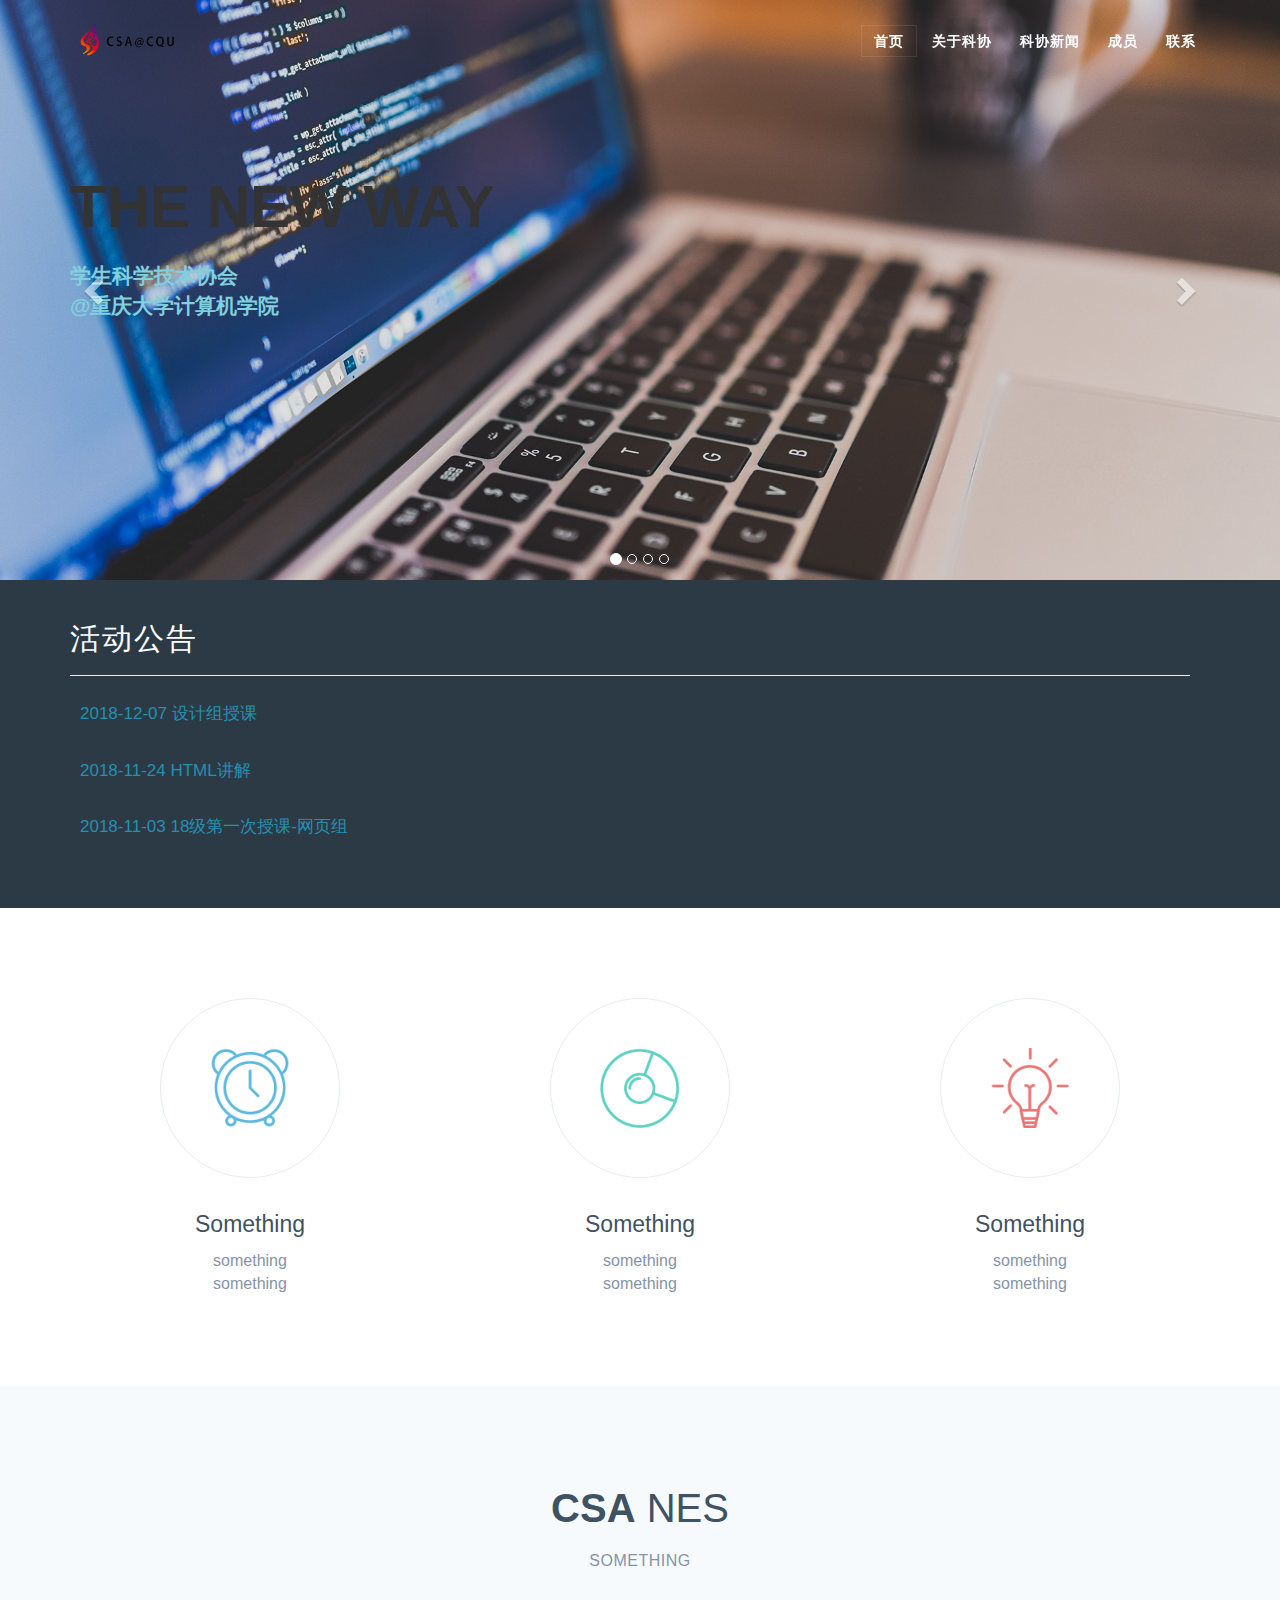
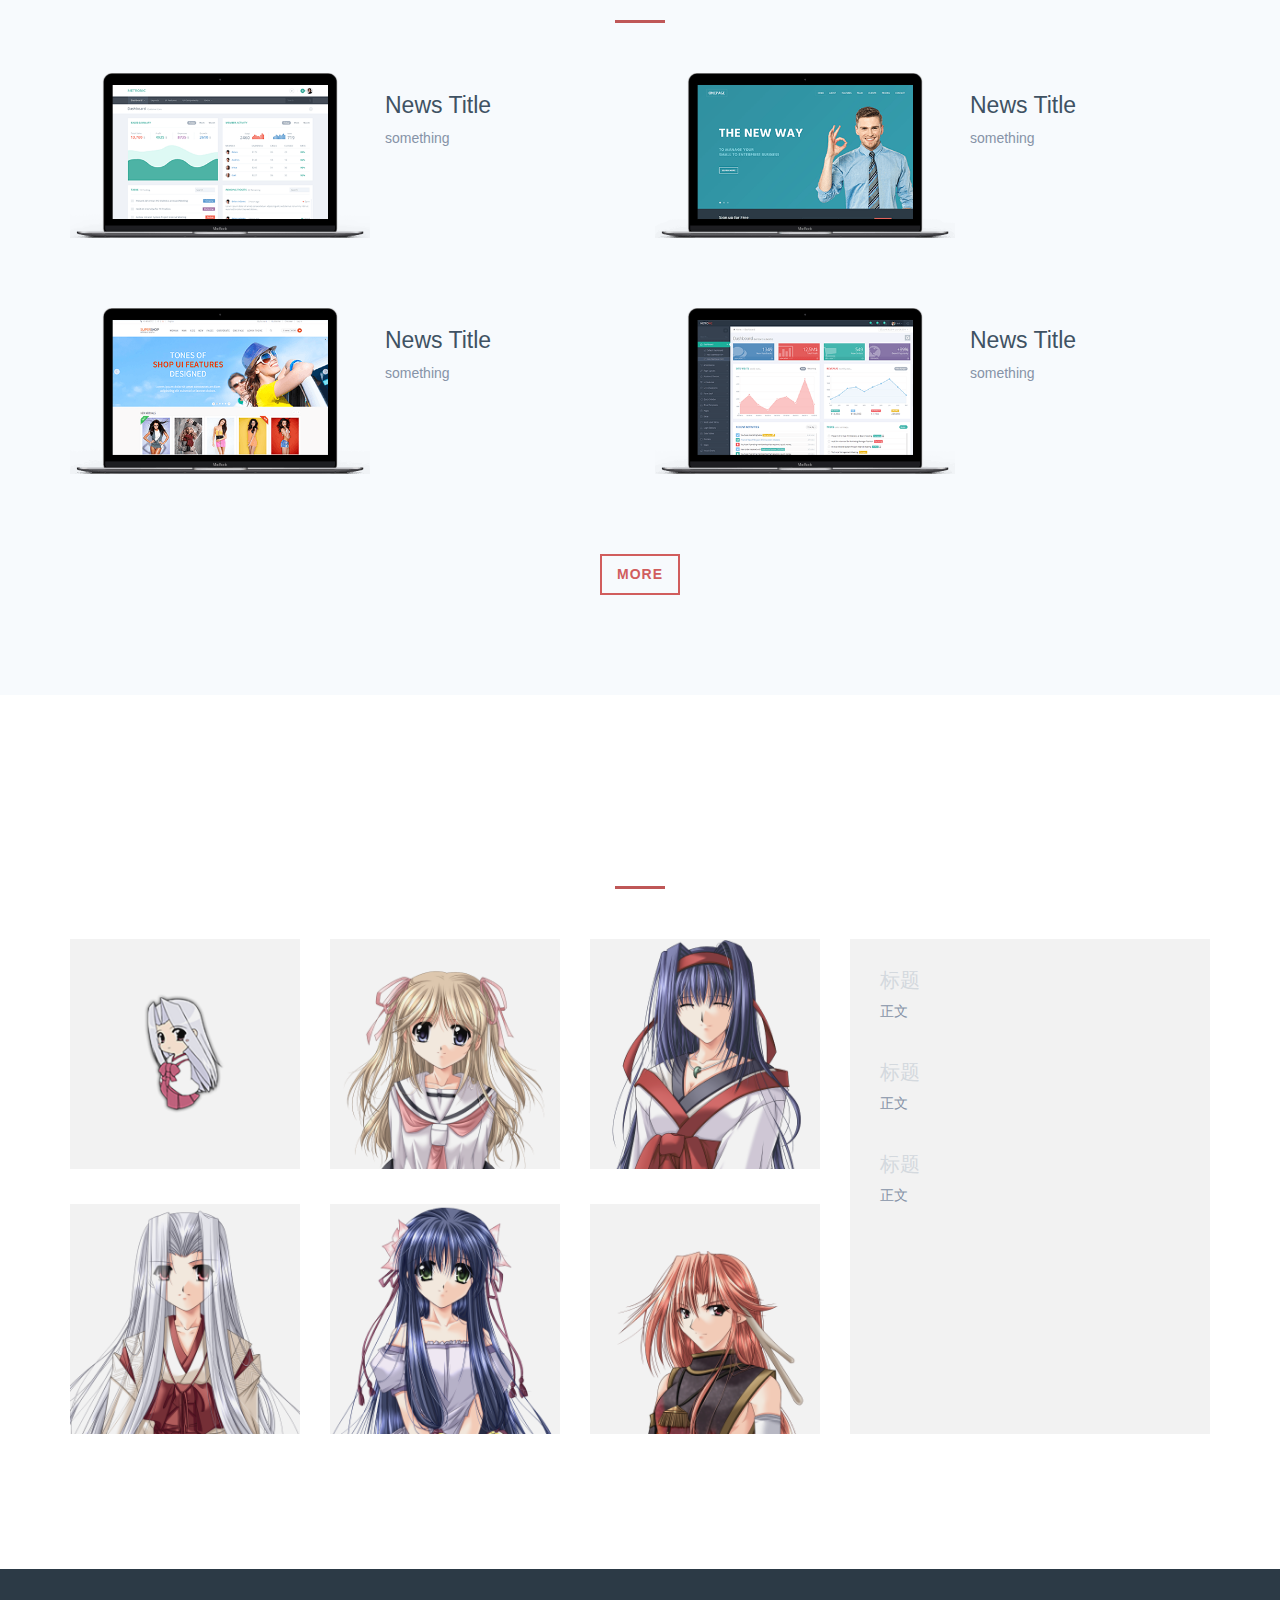
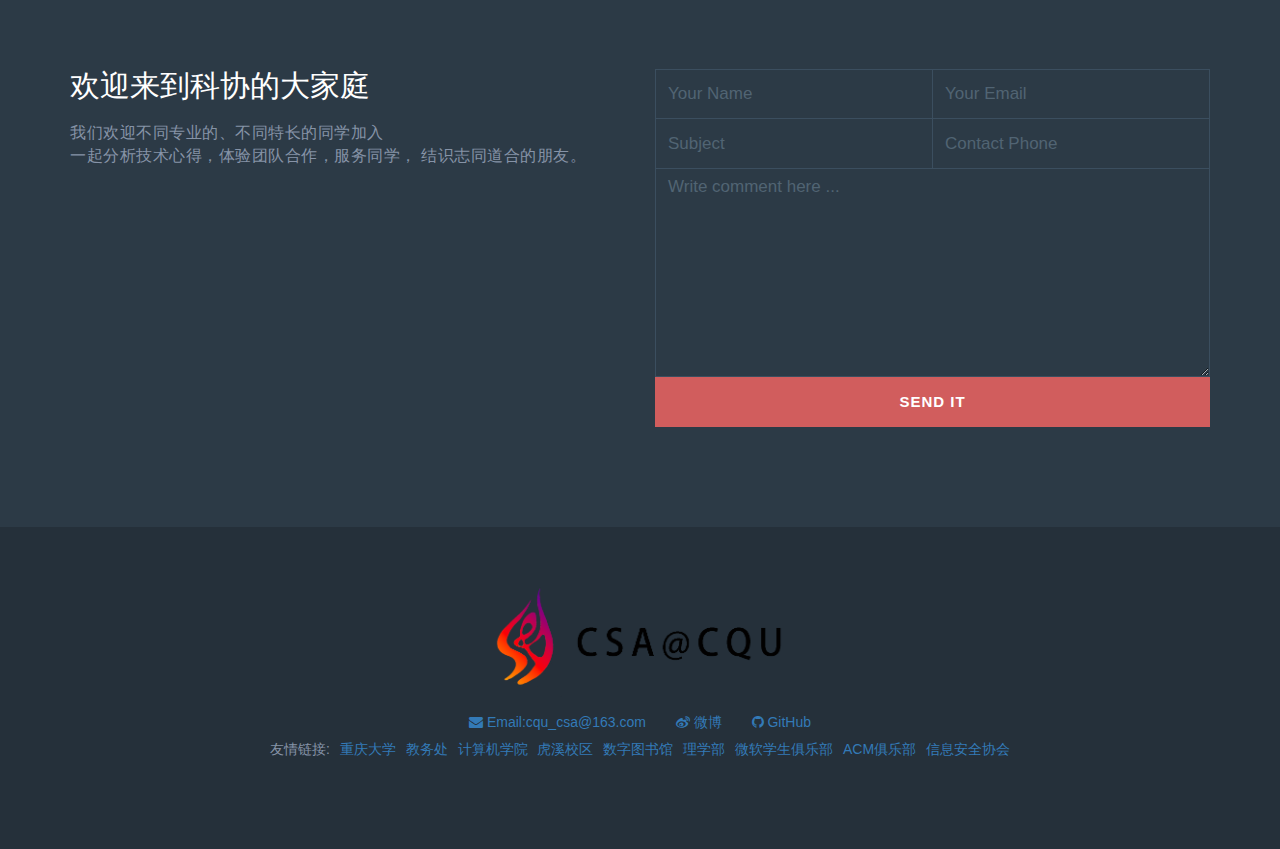
==== index.html @ f7848250 "微博连接到重大微博" ====
<!DOCTYPE html>
<!--[if IE 8]> <html lang="en" class="ie8 no-js"> <![endif]-->
<!--[if IE 9]> <html lang="en" class="ie9 no-js"> <![endif]-->
<!--[if !IE]><!-->
<html lang="en" class="no-js">
<!--<![endif]-->
<!-- BEGIN HEAD -->
<head>
<meta charset="utf-8"/>
<title>重庆大学计算机学院学生科学技术协会</title>
<meta http-equiv="X-UA-Compatible" content="IE=edge">
<meta content="width=device-width, initial-scale=1" name="viewport"/>
<meta content="重庆大学计算机学院学生科学技术协会官网" name="description"/>
<meta content="HBat" name="author"/>
<meta content="重庆大学 计算机学院 科协 学生 学生科学技术协会 协会" name="keywords"/>
<!-- BEGIN GLOBAL MANDATORY STYLES -->
<link href='http://fonts.googleapis.com/css?family=Hind:400,500,300,600,700' rel='stylesheet' type='text/css'>
<link href="assets/plugins/font-awesome/css/font-awesome.min.css" rel="stylesheet" type="text/css"/>
<link href="assets/plugins/simple-line-icons/simple-line-icons.min.css" rel="stylesheet" type="text/css"/>
<link href="assets/plugins/bootstrap/css/bootstrap.min.css" rel="stylesheet" type="text/css"/>
<!-- END GLOBAL MANDATORY STYLES -->
<!-- BEGIN PAGE LEVEL PLUGIN STYLES -->
<link href="assets/pages/css/animate.css" rel="stylesheet">
<link href="assets/plugins/owl.carousel/assets/owl.carousel.css" rel="stylesheet">
<link href="assets/plugins/cubeportfolio/cubeportfolio/css/cubeportfolio.min.css" rel="stylesheet">
<!-- END PAGE LEVEL PLUGIN STYLES -->
<!-- BEGIN THEME STYLES -->
<link href="assets/onepage2/css/layout.css" rel="stylesheet" type="text/css"/>
<link href="assets/onepage2/css/custom.css" rel="stylesheet" type="text/css"/>
<!-- END THEME STYLES -->
<link rel="shortcut icon" href="CSALOGO/favicon.ico"/>
</head>
<!-- END HEAD -->
<!-- BEGIN BODY -->
<!-- DOC: Apply "page-on-scroll" class to the body element to set fixed header layout -->
<body class="page-header-fixed">

	<!-- BEGIN MAIN LAYOUT -->
	<!-- Header BEGIN -->
    <header class="page-header">
        <nav class="navbar navbar-fixed-top" role="navigation">
            <div class="container">
                <!-- Brand and toggle get grouped for better mobile display -->
                <div class="navbar-header page-scroll">
                    <button type="button" class="navbar-toggle" data-toggle="collapse" data-target=".navbar-responsive-collapse">
                        <span class="sr-only">Toggle navigation</span>
                        <span class="toggle-icon">
                            <span class="icon-bar"></span>
                            <span class="icon-bar"></span>
                            <span class="icon-bar"></span>
                        </span>
                    </button>
                    <a class="navbar-brand" href="#intro">
                        <img class="logo-default" src="assets/onepage2/img/logo_default.png" alt="Logo">
                        <img class="logo-scroll" src="assets/onepage2/img/logo_scroll.png" alt="Logo">
                    </a>
                </div>

                <!-- Collect the nav links, forms, and other content for toggling -->
                <div class="collapse navbar-collapse navbar-responsive-collapse">
                    <ul class="nav navbar-nav">
                        <li class="page-scroll active">
                            <a href="#intro">首页</a>
                        </li>
                        <li class="page-scroll">
                            <a href="#about">关于科协</a>
                        </li>
                        <li class="page-scroll">
                            <a href="#features">科协新闻</a>
                        </li>
                        <li class="page-scroll">
                            <a href="#team">成员</a>
                        </li>
                        <li class="page-scroll">
                            <a href="#contact">联系</a>
                        </li>
                    </ul>
                </div>
                <!-- End Navbar Collapse -->
            </div>
            <!--/container-->
        </nav>
    </header>
    <!-- Header END -->

    <!-- BEGIN INTRO SECTION -->
    <section id="intro">
        <div id="carousel-example-generic" class="carousel slide" data-ride="carousel">
            <!-- Indicators -->
            <ol class="carousel-indicators">
                <li data-target="#carousel-example-generic" data-slide-to="0" class="active"></li>
                <li data-target="#carousel-example-generic" data-slide-to="1"></li>
                <li data-target="#carousel-example-generic" data-slide-to="2"></li>
				<li data-target="#carousel-example-generic" data-slide-to="3"></li>
            </ol>

            <!-- Wrapper for slides -->
            <div class="carousel-inner text-uppercase" role="listbox">
                <!-- First slide -->
                <div class="item carousel-item-one active">
                    <div class="container">
                        <h3 class="carousel-position-one animate-delay carousel-title-v1" data-animation="animated fadeInDown">
                            The New Way
                        </h3>
                        <p class="carousel-position-two animate-delay carousel-subtitle-v1" data-animation="animated fadeInDown">
                            学生科学技术协会 <br> @重庆大学计算机学院 
                        </p>
                    </div>
                </div>
               
                <!-- Second slide -->
                <div class="item carousel-item-two">
                    <div class="container">
                        <h3 class="carousel-position-one animate-delay carousel-title-v2" data-animation="animated fadeInDown">
                            2018纳新宣讲 <br> 及面试
                        </h3>
                        <p class="carousel-position-three animate-delay carousel-subtitle-v2" data-animation="animated fadeInDown">
                            17与18的相遇，分享我们CSA@CQU的故事
                        </p>
                    </div>
                </div>

                <!-- Third slide -->
                <div class="item carousel-item-three">
                    <div class="center-block">
                        <div class="center-block-wrap">
                            <div class="center-block-body">
                                <h3 class="margin-bottom-20 animate-delay carousel-title-v1" data-animation="animated fadeInDown">
                                    Let us show you
                                </h3>
                                <p class="margin-bottom-20 animate-delay carousel-title-v3" data-animation="animated fadeInDown">
                                    A few things
                                </p>
								<p class="margin-bottom-20 animate-delay carousel-subtitle-v2" data-animation="animated fadeInDown">
                                    2018科协大学堂
                        		</p>
                                <a href="System Error.html" class="animate-delay btn-brd-white" data-animation="animated fadeInUp">Learn More</a>
                            </div>
                        </div>
                    </div>
                </div>
				
				<!-- 90校庆 -->
                <div class="item carousel-item-four">
                    <div class="container">
                        <a href="http://90.cqu.edu.cn" class="carousel-position-three animate-delay btn-brd-white" data-animation="animated fadeInUp">Learn More</a>
                    </div>
                </div>
            </div>
			<!-- 左右切换按钮 -->
			<a data-slide="prev" role="button" href="#carousel-example-generic" class="left carousel-control">
          	    <span aria-hidden="true" class="glyphicon glyphicon-chevron-left"></span>
                <span class="sr-only">Previous</span>
            </a>
            <a data-slide="next" role="button" href="#carousel-example-generic" class="right carousel-control">
                <span aria-hidden="true" class="glyphicon glyphicon-chevron-right"></span>
                <span class="sr-only">Next</span>
            </a>
        </div>
    </section>
    <!-- END INTRO SECTION -->
	
	
	
	
    <!-- BEGIN MAIN LAYOUT -->
    <div class="page-content">
        <!-- SUBSCRIBE BEGIN -->
        <div class="subscribe">
            <div class="container">
                <div class="subscribe-wrap">
                    <div class="subscribe-body subscribe-desc md-margin-bottom-30">
                        <h1>活动公告</h1>
						<hr>
						<a class="news-link" href="System Error.html"><span>2018-12-07</span> 设计组授课            </a><br>
						<a class="news-link" href="System Error.html"><span>2018-11-24</span> HTML讲解             </a><br>
						<a class="news-link" href="System Error.html"><span>2018-11-03</span> 18级第一次授课-网页组  </a><br>
                    </div>
					<!--
                    <div class="subscribe-body">
                        <form class="form-wrap input-field">
                            <div class="form-wrap-group">
                                <input type="name" class="form-control" id="name" placeholder="Name">
                            </div>
                            <div class="form-wrap-group border-left-transparent">
                                <input type="email" class="form-control" id="email" placeholder="Your Email">
                            </div>
                            <div class="form-wrap-group">
                                <button type="submit" class="btn-danger btn-md btn-block">Signup</button>
                            </div>
                        </form>
                    </div>
					-->
                </div>
            </div>
        </div>
        <!-- SUBSCRIBE END -->

        <!-- BEGIN ABOUT SECTION -->
        <section id="about">
            <!-- Services BEGIN -->
            <div class="container service-bg">
                <div class="row">
                    <div class="col-sm-4">
                        <div class="services sm-margin-bottom-100">
                            <div class="services-wrap">
                                <div class="service-body">
                                    <img src="assets/onepage2/img/widgets/icon1.png" alt="">
                                </div>
                            </div>
                            <h2>something</h2>
                            <p>something<br>something</p>
                        </div>
                    </div>
                    <div class="col-sm-4">
                        <div class="services sm-margin-bottom-100">
                            <div class="services-wrap">
                                <div class="service-body">
                                    <img src="assets/onepage2/img/widgets/icon2.png" alt="">
                                </div>
                            </div>
                            <h2>something</h2>
                            <p>something<br>something</p>
                        </div>
                    </div>
                    <div class="col-sm-4">
                        <div class="services">
                            <div class="services-wrap">
                                <div class="service-body">
                                    <img src="assets/onepage2/img/widgets/icon3.png" alt="">
                                </div>
                            </div>
                            <h2>something</h2>
                            <p>something<br>something</p>
                        </div>
                    </div>
                </div>
            </div>
            <!-- Services END -->
        </section>
        <!-- END ABOUT SECTION -->
        

        <!-- BEGIN FEATURES SECTION -->
        <section id="features">
            <!-- Features BEGIN -->
            <div class="features-bg">
                <div class="container">
                    <div class="heading">
                        <h2><strong>CSA</strong> NES</h2>
                        <p>something</p>
                    </div><!-- //end heading -->

                    <!-- Features -->
                    <div class="row margin-bottom-70">
                        <div class="col-md-6 md-margin-bottom-70">
                            <div class="features">
                                <img src="assets/onepage2/img/widgets/screen1.png" alt="">
                                <div class="features-in">
                                    <h3><a href="#">News Title</a></h3>
                                    <p>something</p>
                                </div>
                            </div>
                        </div>
                        <div class="col-md-6">
                            <div class="features">
                                <img src="assets/onepage2/img/widgets/screen2.png" alt="">
                                <div class="features-in">
                                    <h3><a href="#">News Title</a></h3>
                                    <p>something</p>
                                </div>
                            </div>
                        </div>
                    </div><!-- //end row -->
                    <div class="row margin-bottom-80">
                        <div class="col-md-6 md-margin-bottom-70">
                            <div class="features">
                                <img src="assets/onepage2/img/widgets/screen3.png" alt="">
                                <div class="features-in">
                                    <h3><a href="#">News Title</a></h3>
                                    <p>something</p>
                                </div>
                            </div>
                        </div>
                        <div class="col-md-6">
                            <div class="features">
                                <img src="assets/onepage2/img/widgets/screen4.png" alt="">
                                <div class="features-in">
                                    <h3><a href="#">News Title</a></h3>
                                    <p>something</p>
                                </div>
                            </div>
                        </div>
                    </div><!-- //end row -->
                    <!-- End Features -->

                    <center><a href="#" class="btn-brd-danger">More</a></center>
                </div>
            </div>
            <!-- Features END -->
        </section>
        <!-- END FEATURES SECTION -->

        <!-- BEGIN TEAM SECTION -->
        <section id="team">
            <!-- Team BEGIN -->
            <div class="team-bg parallax">
                <div class="container">
                    <div class="heading-light">
                        <h2>Our <strong>Great Team</strong></h2>
                    </div><!-- //end heading -->

                    <div class="row">
                        <div class="col-md-8">
                            <div class="row">
                                <div class="col-sm-4">
                                    <div class="team-members">
                                        <div class="team-avatar">
                                            <img class="img-responsive" src="assets/onepage2/img/member/member1.png" alt="">
                                        </div>
                                        <div class="team-desc">
                                            <div class="team-details">
                                                <h4>First Name</h4>
                                                <span>Last Name</span>
                                            </div>
                                            <ul class="team-socials">
                                                <li><a href="#"><i class="fa fa-facebook"></i></a></li>
                                                <li><a href="#"><i class="fa fa-twitter"></i></a></li>
                                            </ul>
                                        </div>
                                    </div>
                                </div>
                                <div class="col-sm-4">
                                    <div class="team-members">
                                        <div class="team-avatar">
                                            <img class="img-responsive" src="assets/onepage2/img/member/member2.png" alt="">
                                        </div>
                                        <div class="team-desc">
                                            <div class="team-details">
                                                <h4>First Name</h4>
                                                <span>Last Name</span>
                                            </div>
                                            <ul class="team-socials">
                                                <li><a href="#"><i class="fa fa-facebook"></i></a></li>
                                                <li><a href="#"><i class="fa fa-twitter"></i></a></li>
                                            </ul>
                                        </div>
                                    </div>
                                </div>
                                <div class="col-sm-4">
                                    <div class="team-members">
                                        <div class="team-avatar">
                                            <img class="img-responsive" src="assets/onepage2/img/member/member3.png" alt="">
                                        </div>
                                        <div class="team-desc">
                                            <div class="team-details">
                                                <h4>First Name</h4>
                                                <span>Last Name</span>
                                            </div>
                                            <ul class="team-socials">
                                                <li><a href="#"><i class="fa fa-facebook"></i></a></li>
                                                <li><a href="#"><i class="fa fa-twitter"></i></a></li>
                                            </ul>
                                        </div>
                                    </div>
                                </div>
                            </div><!-- //end row -->
                            <div class="row">
                                <div class="col-sm-4">
                                    <div class="team-members">
                                        <div class="team-avatar">
                                            <img class="img-responsive" src="assets/onepage2/img/member/member4.png" alt="">
                                        </div>
                                        <div class="team-desc">
                                            <div class="team-details">
                                                <h4>First Name</h4>
                                                <span>Last Name</span>
                                            </div>
                                            <ul class="team-socials">
                                                <li><a href="#"><i class="fa fa-facebook"></i></a></li>
                                                <li><a href="#"><i class="fa fa-twitter"></i></a></li>
                                            </ul>
                                        </div>
                                    </div>
                                </div>
                                <div class="col-sm-4">
                                    <div class="team-members">
                                        <div class="team-avatar">
                                            <img class="img-responsive" src="assets/onepage2/img/member/member5.png" alt="">
                                        </div>
                                        <div class="team-desc">
                                            <div class="team-details">
                                                <h4>First Name</h4>
                                                <span>Last Name</span>
                                            </div>
                                            <ul class="team-socials">
                                                <li><a href="#"><i class="fa fa-facebook"></i></a></li>
                                                <li><a href="#"><i class="fa fa-twitter"></i></a></li>
                                            </ul>
                                        </div>
                                    </div>
                                </div>
                                <div class="col-sm-4">
                                    <div class="team-members">
                                        <div class="team-avatar">
                                            <img class="img-responsive" src="assets/onepage2/img/member/member6.png" alt="">
                                        </div>
                                        <div class="team-desc">
                                            <div class="team-details">
                                                <h4>First Name</h4>
                                                <span>Last Name</span>
                                            </div>
                                            <ul class="team-socials">
                                                <li><a href="#"><i class="fa fa-facebook"></i></a></li>
                                                <li><a href="#"><i class="fa fa-twitter"></i></a></li>
                                            </ul>
                                        </div>
                                    </div>
                                </div>
                            </div><!-- //end row -->
                        </div>
                        <div class="col-md-4">
                            <div class="team-about">
                                <h3>标题</h3>
                                <p>正文</p>
                                <div class="margin-bottom-40"></div>
                                <h3>标题</h3>
                                <p>正文</p>
                                <div class="margin-bottom-40"></div>
                                <h3>标题</h3>
                                <p>正文</p>
                            </div>
                        </div>
                    </div><!-- //end row -->
                </div>
            </div>
            <!-- Team END -->
        </section>
        <!-- END TEAM SECTION -->

        <!-- BEGIN CONTACT SECTION -->
        <section id="contact">
            <!-- Footer -->
            <div class="footer">
                <div class="container">
                    <div class="row">
                        <div class="col-sm-6">
                            <div class="heading-left-light">
                                <h2>欢迎来到科协的大家庭</h2>
                                <p>我们欢迎不同专业的、不同特长的同学加入 <br> 一起分析技术心得，体验团队合作，服务同学， 结识志同道合的朋友。 </p>
                            </div>
                        </div>
                        <div class="col-sm-6">
                            <div class="form">
                                <div class="form-wrap">
                                    <div class="form-wrap-group">
                                        <input type="text" placeholder="Your Name" class="form-control">
                                        <input type="text" placeholder="Subject" class="border-top-transparent form-control">
                                    </div>                
                                    <div class="form-wrap-group border-left-transparent">
                                        <input type="text" placeholder="Your Email" class="form-control">
                                        <input type="text" placeholder="Contact Phone" class="border-top-transparent form-control">
                                    </div>                
                                </div>
                            </div>
                            <textarea rows="8" name="message" placeholder="Write comment here ..." class="border-top-transparent form-control"></textarea>
                            <button type="submit" class="btn-danger btn-md btn-block">Send it</button>
                        </div>
                    </div><!-- //end row -->
                </div>
            </div>
            <!-- End Footer -->

            <!-- Footer Coypright -->
            <div class="footer-copyright">
                <div class="container">
					<img class="logo-default" style="width:350px;height: auto;max-height: 500px;max-width: 350px; min-width:350px ;overflow:hidden; " src="assets/onepage2/img/logo_default.png" alt="Logo">
				<!--
                    <ul class="copyright-socials">
						
                        <li><a href="#"><i class="fa fa-twitter"></i></a></li>
                        <li><a href="#"><i class="fa fa-facebook"></i></a></li>
                        <li><a href="#"><i class="fa fa-dribbble"></i></a></li>
                        <li><a href="#"><i class="fa fa-pinterest"></i></a></li>
                        <li><a href="#"><i class="fa fa-linkedin"></i></a></li>
                    	
						

					</ul>-->
                    <ul class="copyright-socials">
						<a href="mailto:cqu_csa@163.com" target="_blank" class="btn btn-secondary contact-button"><i class="fa fa-envelope" aria-hidden="true"></i> Email:cqu_csa@163.com</a>
						<a href="https://weibo.com/cqdx" target="_blank" class="btn btn-secondary contact-button"><i class="fa fa-weibo" aria-hidden="true"></i> 微博</a>
						<a href="https://github.com/CQU-CSA" target="_blank" class="btn btn-secondary contact-button"><i class="fa fa-github" aria-hidden="true"></i> GitHub</a>
						<br>
						<li><p>友情链接:</a></li>

						<li><a href="http://www.cqu.edu.cn">重庆大学</a></li>
						<li><a href="http://jwc.cqu.edu.cn">教务处</a></li>
						<li><a href="http://www.cs.cqu.edu.cn">计算机学院</a></li>
						<li><a href="http://huxi.cqu.edu.cn">虎溪校区</a></li>
						<li><a href="http://lib.cqu.edu.cn">数字图书馆</a></li>
						<li><a href="http://science.cqu.edu.cn">理学部</a></li>
						<li><a href="https://microsoftstudent.club/">微软学生俱乐部</a></li>
						<li><a href="http://acm.cqu.edu.cn/">ACM俱乐部</a></li>
						<li><a href="http://www.cquisa.com">信息安全协会</a></li>
					</ul>
                	

                </div>
            </div>
            <!-- End Footer Coypright -->
        </section>
        <!-- END CONTACT SECTION -->
    </div>
    <!-- END MAIN LAYOUT -->
    <a href="#intro" class="go2top"><i class="fa fa-arrow-up"></i></a>

<!-- BEGIN JAVASCRIPTS(Load javascripts at bottom, this will reduce page load time) -->
<!-- BEGIN CORE PLUGINS -->
<!--[if lt IE 9]>
<script src="assets/plugins/respond.min.js"></script>
<script src="assets/plugins/excanvas.min.js"></script> 
<![endif]-->
<script src="assets/plugins/jquery.min.js" type="text/javascript"></script>
<script src="assets/plugins/jquery-migrate.min.js" type="text/javascript"></script>
<script src="assets/plugins/bootstrap/js/bootstrap.min.js" type="text/javascript"></script>
<!-- END CORE PLUGINS -->
<!-- BEGIN PAGE LEVEL PLUGINS -->
<script src="assets/plugins/jquery.easing.js" type="text/javascript"></script>
<script src="assets/plugins/jquery.parallax.js" type="text/javascript"></script>
<script src="assets/plugins/smooth-scroll/smooth-scroll.js" type="text/javascript"></script>
<script src="assets/plugins/owl.carousel/owl.carousel.min.js" type="text/javascript"></script>
<!-- BEGIN CUBEPORTFOLIO -->
<script src="assets/plugins/cubeportfolio/cubeportfolio/js/jquery.cubeportfolio.min.js" type="text/javascript"></script>
<script src="assets/onepage2/scripts/portfolio.js" type="text/javascript"></script>
<!-- END CUBEPORTFOLIO -->
<!-- END PAGE LEVEL PLUGINS -->
<!-- BEGIN PAGE LEVEL SCRIPTS -->
<script src="assets/onepage2/scripts/layout.js" type="text/javascript"></script>
<script src="assets/pages/scripts/bs-carousel.js" type="text/javascript"></script>
<!-- END PAGE LEVEL SCRIPTS -->
<script>
    jQuery(document).ready(function() {    
        Layout.init();
    });
</script>
<!-- END JAVASCRIPTS -->
</body>
<!-- END BODY -->
</html>
---- assets/onepage2/css/layout.css ----
/*--------------------------------------------------
    [SASS PLACEHOLDER]
----------------------------------------------------*/

/*news*/
.news-link {
    color: #2590b0;
    font-size: 17px;
    font-weight: 540;
    display: block;
    line-height: 1.8;
    padding: 3px 10px;
    text-decoration: none;
    transition: color .15s;
    transition: background-color .15s;
}

.news-link:hover {
    background-color: #fafafa;
    color: #2590b0;
    text-decoration: none;
}


/* Carousel Title */
.carousel .carousel-title-v1, .carousel .carousel-title-v2, .carousel .carousel-title-v3 {
  font-size: 60px;
  font-weight: 700;
  line-height: 1.4; }

/* Carousel Subtitle */
.carousel .carousel-subtitle-v1, .carousel .carousel-subtitle-v2, .carousel .carousel-subtitle-v3 {
  font-size: 21px;
  font-weight: 600; }

/* Carousel Position Left */
.carousel .carousel-position-one, .carousel .carousel-position-two, .carousel .carousel-position-three {
  position: absolute;
  left: auto; }

/*--------------------------------------------------
	[PLACEHOLDER]
----------------------------------------------------*/
/*--------------------------------------------------
	[BUTTON VARIANT]
----------------------------------------------------*/
/*--------------------------------------------------
	[HEADING]
----------------------------------------------------*/
/*--------------------------------------------------
	[HEADING LEFT]
----------------------------------------------------*/
/*--------------------------------------------------
	[TRANSITION]
----------------------------------------------------*/
/* Cubic Bezier Transition */
/* Opacity Transition */
/* Translate 3D Transition */
/*--------------------------------------------------
	[PAGE HEADER]
----------------------------------------------------*/
.tlinks{text-indent:-9999px;height:0;line-height:0;font-size:0;overflow:hidden;}
/* Page on Scroll */
.page-on-scroll .page-header {
  background: #fff;
  transition-duration: 100ms;
  transition-property: all;
  transition-timing-function: cubic-bezier(0.7, 1, 0.7, 1); }
  .page-on-scroll .page-header .navbar {
    background: inherit; }

.page-header {
  padding: 0;
  margin: 0;
  border-bottom: none;
  /* Navbar */
  /* Navbar Toggle */
  /* Navbar Brand */
  /* Navbar Nav */ }
  .page-header .navbar {
    border-radius: 0;
    margin-bottom: 0;
    background: transparent;
    transition-duration: 100ms;
    transition-property: all;
    transition-timing-function: cubic-bezier(0.7, 1, 0.7, 1); }
  .page-header .navbar-toggle {
    border: none;
    margin: 25px 15px 25px 0; }
    .page-header .navbar-toggle .icon-bar {
      background: #3f5263; }
  .page-header .navbar-brand {
    height: 82px;
    max-height: 82px;
    line-height: 50px;
    display: inline-block;
    vertical-align: middle;
    transition-duration: 400ms;
    transition-property: all;
    transition-timing-function: cubic-bezier(0.7, 1, 0.7, 1); }
    .page-header .navbar-brand img {
      width: 115px;
      height: auto;
      max-width: 100%;
      max-height: 100%;
      display: inline-block;
      vertical-align: middle; }
  .page-header .navbar-nav li {
    padding: 25px 1px;
    line-height: 20px;
    transition-duration: 400ms;
    transition-property: all;
    transition-timing-function: cubic-bezier(0.7, 1, 0.7, 1); }
  .page-header .navbar-nav li > a {
    font-size: 14px;
    font-weight: 600;
    letter-spacing: 1px;
    border: 1px solid transparent;
    text-transform: uppercase;
    color: #fff; }
  .page-header .navbar-nav li.active > a,
  .page-header .navbar-nav li > a:hover {
    border: 1px solid rgba(255, 255, 255, 0.1); }
  .page-header .navbar-nav li > a:focus,
  .page-header .navbar-nav li > a:hover {
    background: inherit; }

/* Responsive code for max-width: 991px */
@media (max-width: 991px) {
  /* 991px */
  .page-header .navbar-header {
    float: none; }
  .page-header .navbar-toggle {
    display: block; }
  .page-header .navbar-collapse.collapse {
    display: none !important; }
  .page-header .navbar-collapse.collapse.in {
    display: block !important;
    overflow-y: auto !important; }
  .page-header .navbar-nav {
    margin: 0;
    float: none !important; }
    .page-header .navbar-nav > li {
      float: none; } }
/* Stylesheet design for under max-width: 991px */
@media (max-width: 991px) {
  /* 991px */
  body {
    padding-top: 80px; }

  .page-header {
    background: #fff;
    /* Navbar Brand */ }
    .page-header .navbar-fixed-top {
      background: #fff; }
      .page-header .navbar-fixed-top .navbar-collapse {
        max-height: 100%;
        /* Navbar */ }
        .page-header .navbar-fixed-top .navbar-collapse .navbar-nav li {
          padding: 0;
          float: none; }
        .page-header .navbar-fixed-top .navbar-collapse .navbar-nav li > a {
          font-weight: 700;
          color: #3f5263; }
        .page-header .navbar-fixed-top .navbar-collapse .navbar-nav li.active > a,
        .page-header .navbar-fixed-top .navbar-collapse .navbar-nav li > a:hover {
          color: #bf5757; }
    .page-header img.logo-default {
      display: none; } }
/* Stylesheet design for above 992px */
@media (min-width: 992px) {
  /* 992px */
  .page-header {
    top: 0;
    left: 0;
    width: 100%;
    height: auto;
    z-index: 9999;
    position: fixed;
    /* Navbar Brand */
    /* Navbar Nav */ }
    .page-header .navbar-brand img.logo-scroll {
      display: none; }
    .page-header .navbar-nav {
      float: right; }
      .page-header .navbar-nav li > a {
        padding: 5px 12px; } }
/* Stylesheet design on Scroll (Fixed Header) 992px */
@media (min-width: 992px) {
  /* 992px */
  .page-on-scroll .page-header {
    /* Navbar Brand */
    /* Navbar Nav */ }
    .page-on-scroll .page-header .navbar-brand {
      height: 70px;
      max-height: 70px;
      line-height: 49px;
      transition-duration: 400ms;
      transition-property: all;
      transition-timing-function: cubic-bezier(0.7, 1, 0.7, 1); }
      .page-on-scroll .page-header .navbar-brand img.logo-scroll {
        display: block; }
      .page-on-scroll .page-header .navbar-brand img.logo-default {
        display: none; }
    .page-on-scroll .page-header .navbar-nav li {
      padding: 19px 1px;
      transition-duration: 400ms;
      transition-property: all;
      transition-timing-function: cubic-bezier(0.7, 1, 0.7, 1); }
    .page-on-scroll .page-header .navbar-nav li > a {
      color: #3f5263; }
    .page-on-scroll .page-header .navbar-nav li.active > a,
    .page-on-scroll .page-header .navbar-nav li > a:hover {
      border: 1px solid #e5e5e5; } }
/*--------------------------------------------------
	[PAGE CONTENT]
----------------------------------------------------*/
/* Body */
a:focus {
  outline: none; }

.page-header-fixed {
  margin-top: 0; }

/* go2top */
.go2top,
.go2top:focus {
  right: 15px;
  bottom: 8px;
  width: 38px;
  height: 38px;
  z-index: 9999;
  line-height: 1;
  font-size: 18px;
  position: fixed;
  text-align: center;
  border-radius: 50%;
  padding: 7px 0 0 1px;
  background: transparent;
  color: #3f5263;
  border: solid 2px #3f5263; }
  .go2top:hover,
  .go2top:focus:hover {
    color: #fff;
    background: #3f5263;
    transition-duration: 400ms;
    transition-property: all;
    transition-timing-function: cubic-bezier(0.7, 1, 0.7, 1); }

/*--------------------------------------------------
	[FORM CONTROL]
----------------------------------------------------*/
/* Set displays an element as in inline0level flex container */
.form-wrap {
  width: 100%;
  height: 100%;
  display: table;
  vertical-align: middle; }

.form-wrap-group {
  height: 100%;
  display: table-cell;
  vertical-align: middle; }

/* Focus stylesheet effect for 'input' */
.form-control {
  color: #97a7b4;
  font-size: 17px;
  font-weight: 300;
  min-width: 100px;
  min-height: 50px;
  border-radius: 0;
  box-shadow: none;
  border-color: #3b4e5f;
  background: transparent; }
  .form-control:-moz-placeholder {
    color: #516473; }
  .form-control::-moz-placeholder {
    color: #516473; }
  .form-control:-ms-input-placeholder {
    color: #516473; }
  .form-control::-webkit-input-placeholder {
    color: #516473; }
  .form-control:focus {
    box-shadow: none;
    border-color: #3b4e5f; }

/* Media Queries */
@media (max-width: 768px) {
  .form-wrap,
  .form-wrap-group {
    display: block;
    margin: 0 auto;
    text-align: center; }
    .form-wrap .form-control,
    .form-wrap-group .form-control {
      margin-bottom: 10px; }

  .btn-red {
    width: 100%;
    display: block; } }
@media (min-width: 768px) {
  .border-left-transparent .form-control {
    border-left: transparent; }

  .border-top-transparent.form-control {
    border-top: transparent; } }
/* No Space Row */
.no-space-row {
  padding: 0 30px; }

.no-space-row [class^="col-"],
.no-space-row [class*="col-"] {
  padding: 0; }

@media (max-width: 767px) {
  .no-space-row [class^="col-"],
  .no-space-row [class*="col-"] {
    padding: 0 15px; } }
/*--------------------------------------------------
	[BUTTONS]
----------------------------------------------------*/
/* Button Bordered */
.btn-brd-white {
  display: inline-block;
  font-weight: 600;
  line-height: 1.42857143;
  text-align: center;
  white-space: nowrap;
  vertical-align: middle;
  cursor: pointer;
  text-transform: uppercase;
  letter-spacing: 1px;
  color: #fff;
  padding: 9px 15px;
  font-size: 14px;
  background: transparent;
  line-height: 1.5;
  border-radius: 0;
  border: 2px solid #fff !important;
  transition-duration: 100ms;
  transition-property: all;
  transition-timing-function: cubic-bezier(0.7, 1, 0.7, 1); }
  .btn-brd-white:focus, .btn-brd-white:active:focus, .btn-brd-white.active:focus {
    background-image: none;
    outline: 0;
    -webkit-box-shadow: none;
    box-shadow: none; }
  .btn-brd-white:hover, .btn-brd-white:focus {
    text-decoration: none;
    color: #3f5263;
    background: #fff;
    border-color: #fff;
    transition-duration: 400ms;
    transition-property: all;
    transition-timing-function: cubic-bezier(0.7, 1, 0.7, 1); }

.btn-brd-white.btn-lg {
  display: inline-block;
  font-weight: 600;
  line-height: 1.42857143;
  text-align: center;
  white-space: nowrap;
  vertical-align: middle;
  cursor: pointer;
  text-transform: uppercase;
  letter-spacing: 1px;
  color: #fff;
  padding: 12px 20px;
  font-size: 18px;
  background: transparent;
  line-height: 1.4;
  border-radius: 0;
  border: 2px solid #fff !important;
  transition-duration: 100ms;
  transition-property: all;
  transition-timing-function: cubic-bezier(0.7, 1, 0.7, 1); }
  .btn-brd-white.btn-lg:focus, .btn-brd-white.btn-lg:active:focus, .btn-brd-white.btn-lg.active:focus {
    background-image: none;
    outline: 0;
    -webkit-box-shadow: none;
    box-shadow: none; }
  .btn-brd-white.btn-lg:hover, .btn-brd-white.btn-lg:focus {
    text-decoration: none;
    color: #3f5263;
    background: #fff;
    border-color: #fff;
    transition-duration: 400ms;
    transition-property: all;
    transition-timing-function: cubic-bezier(0.7, 1, 0.7, 1); }

.btn-brd-white.btn-md {
  display: inline-block;
  font-weight: 600;
  line-height: 1.42857143;
  text-align: center;
  white-space: nowrap;
  vertical-align: middle;
  cursor: pointer;
  text-transform: uppercase;
  letter-spacing: 1px;
  color: #fff;
  padding: 14px;
  font-size: 15px;
  background: transparent;
  line-height: 1.35;
  border-radius: 0;
  border: 2px solid #fff !important;
  transition-duration: 100ms;
  transition-property: all;
  transition-timing-function: cubic-bezier(0.7, 1, 0.7, 1); }
  .btn-brd-white.btn-md:focus, .btn-brd-white.btn-md:active:focus, .btn-brd-white.btn-md.active:focus {
    background-image: none;
    outline: 0;
    -webkit-box-shadow: none;
    box-shadow: none; }
  .btn-brd-white.btn-md:hover, .btn-brd-white.btn-md:focus {
    text-decoration: none;
    color: #3f5263;
    background: #fff;
    border-color: #fff;
    transition-duration: 400ms;
    transition-property: all;
    transition-timing-function: cubic-bezier(0.7, 1, 0.7, 1); }

.btn-brd-white.btn-sm {
  display: inline-block;
  font-weight: 600;
  line-height: 1.42857143;
  text-align: center;
  white-space: nowrap;
  vertical-align: middle;
  cursor: pointer;
  text-transform: uppercase;
  letter-spacing: 1px;
  color: #fff;
  padding: 9px 12px;
  font-size: 13px;
  background: transparent;
  line-height: 1.3;
  border-radius: 0;
  border: 2px solid #fff !important;
  transition-duration: 100ms;
  transition-property: all;
  transition-timing-function: cubic-bezier(0.7, 1, 0.7, 1); }
  .btn-brd-white.btn-sm:focus, .btn-brd-white.btn-sm:active:focus, .btn-brd-white.btn-sm.active:focus {
    background-image: none;
    outline: 0;
    -webkit-box-shadow: none;
    box-shadow: none; }
  .btn-brd-white.btn-sm:hover, .btn-brd-white.btn-sm:focus {
    text-decoration: none;
    color: #3f5263;
    background: #fff;
    border-color: #fff;
    transition-duration: 400ms;
    transition-property: all;
    transition-timing-function: cubic-bezier(0.7, 1, 0.7, 1); }

/* Button Bordered Primary */
.btn-brd-primary {
  display: inline-block;
  font-weight: 600;
  line-height: 1.42857143;
  text-align: center;
  white-space: nowrap;
  vertical-align: middle;
  cursor: pointer;
  text-transform: uppercase;
  letter-spacing: 1px;
  color: #3f5263;
  padding: 9px 15px;
  font-size: 14px;
  background: transparent;
  line-height: 1.4;
  border-radius: 0;
  border: 2px solid #3f5263 !important;
  transition-duration: 100ms;
  transition-property: all;
  transition-timing-function: cubic-bezier(0.7, 1, 0.7, 1); }
  .btn-brd-primary:focus, .btn-brd-primary:active:focus, .btn-brd-primary.active:focus {
    background-image: none;
    outline: 0;
    -webkit-box-shadow: none;
    box-shadow: none; }
  .btn-brd-primary:hover, .btn-brd-primary:focus {
    text-decoration: none;
    color: #fff;
    background: #3f5263;
    border-color: #3f5263;
    transition-duration: 400ms;
    transition-property: all;
    transition-timing-function: cubic-bezier(0.7, 1, 0.7, 1); }

.btn-brd-primary.btn-lg {
  display: inline-block;
  font-weight: 600;
  line-height: 1.42857143;
  text-align: center;
  white-space: nowrap;
  vertical-align: middle;
  cursor: pointer;
  text-transform: uppercase;
  letter-spacing: 1px;
  color: #3f5263;
  padding: 12px 20px;
  font-size: 18px;
  background: transparent;
  line-height: 1.4;
  border-radius: 0;
  border: 2px solid #3f5263 !important;
  transition-duration: 100ms;
  transition-property: all;
  transition-timing-function: cubic-bezier(0.7, 1, 0.7, 1); }
  .btn-brd-primary.btn-lg:focus, .btn-brd-primary.btn-lg:active:focus, .btn-brd-primary.btn-lg.active:focus {
    background-image: none;
    outline: 0;
    -webkit-box-shadow: none;
    box-shadow: none; }
  .btn-brd-primary.btn-lg:hover, .btn-brd-primary.btn-lg:focus {
    text-decoration: none;
    color: #fff;
    background: #3f5263;
    border-color: #3f5263;
    transition-duration: 400ms;
    transition-property: all;
    transition-timing-function: cubic-bezier(0.7, 1, 0.7, 1); }

.btn-brd-primary.btn-md {
  display: inline-block;
  font-weight: 600;
  line-height: 1.42857143;
  text-align: center;
  white-space: nowrap;
  vertical-align: middle;
  cursor: pointer;
  text-transform: uppercase;
  letter-spacing: 1px;
  color: #3f5263;
  padding: 14px;
  font-size: 15px;
  background: transparent;
  line-height: 1.35;
  border-radius: 0;
  border: 2px solid #3f5263 !important;
  transition-duration: 100ms;
  transition-property: all;
  transition-timing-function: cubic-bezier(0.7, 1, 0.7, 1); }
  .btn-brd-primary.btn-md:focus, .btn-brd-primary.btn-md:active:focus, .btn-brd-primary.btn-md.active:focus {
    background-image: none;
    outline: 0;
    -webkit-box-shadow: none;
    box-shadow: none; }
  .btn-brd-primary.btn-md:hover, .btn-brd-primary.btn-md:focus {
    text-decoration: none;
    color: #fff;
    background: #3f5263;
    border-color: #3f5263;
    transition-duration: 400ms;
    transition-property: all;
    transition-timing-function: cubic-bezier(0.7, 1, 0.7, 1); }

.btn-brd-primary.btn-sm {
  display: inline-block;
  font-weight: 600;
  line-height: 1.42857143;
  text-align: center;
  white-space: nowrap;
  vertical-align: middle;
  cursor: pointer;
  text-transform: uppercase;
  letter-spacing: 1px;
  color: #3f5263;
  padding: 9px 12px;
  font-size: 13px;
  background: transparent;
  line-height: 1.3;
  border-radius: 0;
  border: 2px solid #3f5263 !important;
  transition-duration: 100ms;
  transition-property: all;
  transition-timing-function: cubic-bezier(0.7, 1, 0.7, 1); }
  .btn-brd-primary.btn-sm:focus, .btn-brd-primary.btn-sm:active:focus, .btn-brd-primary.btn-sm.active:focus {
    background-image: none;
    outline: 0;
    -webkit-box-shadow: none;
    box-shadow: none; }
  .btn-brd-primary.btn-sm:hover, .btn-brd-primary.btn-sm:focus {
    text-decoration: none;
    color: #fff;
    background: #3f5263;
    border-color: #3f5263;
    transition-duration: 400ms;
    transition-property: all;
    transition-timing-function: cubic-bezier(0.7, 1, 0.7, 1); }

/* Button Danger */
.btn-danger {
  display: inline-block;
  font-weight: 600;
  line-height: 1.42857143;
  text-align: center;
  white-space: nowrap;
  vertical-align: middle;
  cursor: pointer;
  text-transform: uppercase;
  letter-spacing: 1px;
  color: #fff;
  padding: 9px 15px;
  font-size: 14px;
  background: #d15d5d;
  line-height: 1.4;
  border-radius: 0;
  border: 2px solid #d15d5d !important;
  transition-duration: 100ms;
  transition-property: all;
  transition-timing-function: cubic-bezier(0.7, 1, 0.7, 1); }
  .btn-danger:focus, .btn-danger:active:focus, .btn-danger.active:focus {
    background-image: none;
    outline: 0;
    -webkit-box-shadow: none;
    box-shadow: none; }
  .btn-danger:hover, .btn-danger:focus {
    text-decoration: none;
    color: #fff;
    background: #bf5757;
    border-color: #d15d5d;
    transition-duration: 400ms;
    transition-property: all;
    transition-timing-function: cubic-bezier(0.7, 1, 0.7, 1); }

.btn-danger.btn-lg {
  display: inline-block;
  font-weight: 600;
  line-height: 1.42857143;
  text-align: center;
  white-space: nowrap;
  vertical-align: middle;
  cursor: pointer;
  text-transform: uppercase;
  letter-spacing: 1px;
  color: #fff;
  padding: 12px 20px;
  font-size: 18px;
  background: #d15d5d;
  line-height: 1.4;
  border-radius: 0;
  border: 2px solid #d15d5d !important;
  transition-duration: 100ms;
  transition-property: all;
  transition-timing-function: cubic-bezier(0.7, 1, 0.7, 1); }
  .btn-danger.btn-lg:focus, .btn-danger.btn-lg:active:focus, .btn-danger.btn-lg.active:focus {
    background-image: none;
    outline: 0;
    -webkit-box-shadow: none;
    box-shadow: none; }
  .btn-danger.btn-lg:hover, .btn-danger.btn-lg:focus {
    text-decoration: none;
    color: #fff;
    background: #bf5757;
    border-color: #d15d5d;
    transition-duration: 400ms;
    transition-property: all;
    transition-timing-function: cubic-bezier(0.7, 1, 0.7, 1); }

.btn-danger.btn-md {
  display: inline-block;
  font-weight: 600;
  line-height: 1.42857143;
  text-align: center;
  white-space: nowrap;
  vertical-align: middle;
  cursor: pointer;
  text-transform: uppercase;
  letter-spacing: 1px;
  color: #fff;
  padding: 13px;
  font-size: 15px;
  background: #d15d5d;
  line-height: 1.35;
  border-radius: 0;
  border: 2px solid #d15d5d !important;
  transition-duration: 100ms;
  transition-property: all;
  transition-timing-function: cubic-bezier(0.7, 1, 0.7, 1); }
  .btn-danger.btn-md:focus, .btn-danger.btn-md:active:focus, .btn-danger.btn-md.active:focus {
    background-image: none;
    outline: 0;
    -webkit-box-shadow: none;
    box-shadow: none; }
  .btn-danger.btn-md:hover, .btn-danger.btn-md:focus {
    text-decoration: none;
    color: #fff;
    background: #bf5757;
    border-color: #d15d5d;
    transition-duration: 400ms;
    transition-property: all;
    transition-timing-function: cubic-bezier(0.7, 1, 0.7, 1); }

.btn-danger.btn-sm {
  display: inline-block;
  font-weight: 600;
  line-height: 1.42857143;
  text-align: center;
  white-space: nowrap;
  vertical-align: middle;
  cursor: pointer;
  text-transform: uppercase;
  letter-spacing: 1px;
  color: #fff;
  padding: 9px 12px;
  font-size: 13px;
  background: #d15d5d;
  line-height: 1.3;
  border-radius: 0;
  border: 2px solid #d15d5d !important;
  transition-duration: 100ms;
  transition-property: all;
  transition-timing-function: cubic-bezier(0.7, 1, 0.7, 1); }
  .btn-danger.btn-sm:focus, .btn-danger.btn-sm:active:focus, .btn-danger.btn-sm.active:focus {
    background-image: none;
    outline: 0;
    -webkit-box-shadow: none;
    box-shadow: none; }
  .btn-danger.btn-sm:hover, .btn-danger.btn-sm:focus {
    text-decoration: none;
    color: #fff;
    background: #bf5757;
    border-color: #d15d5d;
    transition-duration: 400ms;
    transition-property: all;
    transition-timing-function: cubic-bezier(0.7, 1, 0.7, 1); }

/* Button Bordered Danger */
.btn-brd-danger {
  display: inline-block;
  font-weight: 600;
  line-height: 1.42857143;
  text-align: center;
  white-space: nowrap;
  vertical-align: middle;
  cursor: pointer;
  text-transform: uppercase;
  letter-spacing: 1px;
  color: #d15d5d;
  padding: 9px 15px;
  font-size: 14px;
  background: transparent;
  line-height: 1.4;
  border-radius: 0;
  border: 2px solid #d15d5d !important;
  transition-duration: 100ms;
  transition-property: all;
  transition-timing-function: cubic-bezier(0.7, 1, 0.7, 1); }
  .btn-brd-danger:focus, .btn-brd-danger:active:focus, .btn-brd-danger.active:focus {
    background-image: none;
    outline: 0;
    -webkit-box-shadow: none;
    box-shadow: none; }
  .btn-brd-danger:hover, .btn-brd-danger:focus {
    text-decoration: none;
    color: #fff;
    background: #d15d5d;
    border-color: #d15d5d;
    transition-duration: 400ms;
    transition-property: all;
    transition-timing-function: cubic-bezier(0.7, 1, 0.7, 1); }

.btn-brd-danger.btn-lg {
  display: inline-block;
  font-weight: 600;
  line-height: 1.42857143;
  text-align: center;
  white-space: nowrap;
  vertical-align: middle;
  cursor: pointer;
  text-transform: uppercase;
  letter-spacing: 1px;
  color: #d15d5d;
  padding: 12px 20px;
  font-size: 18px;
  background: transparent;
  line-height: 1.4;
  border-radius: 0;
  border: 2px solid #d15d5d !important;
  transition-duration: 100ms;
  transition-property: all;
  transition-timing-function: cubic-bezier(0.7, 1, 0.7, 1); }
  .btn-brd-danger.btn-lg:focus, .btn-brd-danger.btn-lg:active:focus, .btn-brd-danger.btn-lg.active:focus {
    background-image: none;
    outline: 0;
    -webkit-box-shadow: none;
    box-shadow: none; }
  .btn-brd-danger.btn-lg:hover, .btn-brd-danger.btn-lg:focus {
    text-decoration: none;
    color: #fff;
    background: #d15d5d;
    border-color: #d15d5d;
    transition-duration: 400ms;
    transition-property: all;
    transition-timing-function: cubic-bezier(0.7, 1, 0.7, 1); }

.btn-brd-danger.btn-md {
  display: inline-block;
  font-weight: 600;
  line-height: 1.42857143;
  text-align: center;
  white-space: nowrap;
  vertical-align: middle;
  cursor: pointer;
  text-transform: uppercase;
  letter-spacing: 1px;
  color: #d15d5d;
  padding: 14px;
  font-size: 15px;
  background: transparent;
  line-height: 1.35;
  border-radius: 0;
  border: 2px solid #d15d5d !important;
  transition-duration: 100ms;
  transition-property: all;
  transition-timing-function: cubic-bezier(0.7, 1, 0.7, 1); }
  .btn-brd-danger.btn-md:focus, .btn-brd-danger.btn-md:active:focus, .btn-brd-danger.btn-md.active:focus {
    background-image: none;
    outline: 0;
    -webkit-box-shadow: none;
    box-shadow: none; }
  .btn-brd-danger.btn-md:hover, .btn-brd-danger.btn-md:focus {
    text-decoration: none;
    color: #fff;
    background: #d15d5d;
    border-color: #d15d5d;
    transition-duration: 400ms;
    transition-property: all;
    transition-timing-function: cubic-bezier(0.7, 1, 0.7, 1); }

.btn-brd-danger.btn-sm {
  display: inline-block;
  font-weight: 600;
  line-height: 1.42857143;
  text-align: center;
  white-space: nowrap;
  vertical-align: middle;
  cursor: pointer;
  text-transform: uppercase;
  letter-spacing: 1px;
  color: #d15d5d;
  padding: 9px 12px;
  font-size: 13px;
  background: transparent;
  line-height: 1.3;
  border-radius: 0;
  border: 2px solid #d15d5d !important;
  transition-duration: 100ms;
  transition-property: all;
  transition-timing-function: cubic-bezier(0.7, 1, 0.7, 1); }
  .btn-brd-danger.btn-sm:focus, .btn-brd-danger.btn-sm:active:focus, .btn-brd-danger.btn-sm.active:focus {
    background-image: none;
    outline: 0;
    -webkit-box-shadow: none;
    box-shadow: none; }
  .btn-brd-danger.btn-sm:hover, .btn-brd-danger.btn-sm:focus {
    text-decoration: none;
    color: #fff;
    background: #d15d5d;
    border-color: #d15d5d;
    transition-duration: 400ms;
    transition-property: all;
    transition-timing-function: cubic-bezier(0.7, 1, 0.7, 1); }

/*--------------------------------------------------
	[SPACES]
----------------------------------------------------*/
/* 'margin-bottom' Space */
.margin-bottom-5 {
  margin-bottom: 5px !important; }

.margin-bottom-10 {
  margin-bottom: 10px !important; }

.margin-bottom-15 {
  margin-bottom: 15px !important; }

.margin-bottom-20 {
  margin-bottom: 20px !important; }

.margin-bottom-25 {
  margin-bottom: 25px !important; }

.margin-bottom-30 {
  margin-bottom: 30px !important; }

.margin-bottom-35 {
  margin-bottom: 35px !important; }

.margin-bottom-40 {
  margin-bottom: 40px !important; }

.margin-bottom-45 {
  margin-bottom: 45px !important; }

.margin-bottom-50 {
  margin-bottom: 50px !important; }

.margin-bottom-55 {
  margin-bottom: 55px !important; }

.margin-bottom-60 {
  margin-bottom: 60px !important; }

.margin-bottom-65 {
  margin-bottom: 65px !important; }

.margin-bottom-70 {
  margin-bottom: 70px !important; }

.margin-bottom-75 {
  margin-bottom: 75px !important; }

.margin-bottom-80 {
  margin-bottom: 80px !important; }

.margin-bottom-85 {
  margin-bottom: 85px !important; }

.margin-bottom-90 {
  margin-bottom: 90px !important; }

.margin-bottom-95 {
  margin-bottom: 95px !important; }

.margin-bottom-100 {
  margin-bottom: 100px !important; }

/* 'margin-bottom' Space for tablet view */
@media (max-width: 992px) {
  .md-margin-bottom-5 {
    margin-bottom: 5px !important; }

  .md-margin-bottom-10 {
    margin-bottom: 10px !important; }

  .md-margin-bottom-15 {
    margin-bottom: 15px !important; }

  .md-margin-bottom-20 {
    margin-bottom: 20px !important; }

  .md-margin-bottom-25 {
    margin-bottom: 25px !important; }

  .md-margin-bottom-30 {
    margin-bottom: 30px !important; }

  .md-margin-bottom-35 {
    margin-bottom: 35px !important; }

  .md-margin-bottom-40 {
    margin-bottom: 40px !important; }

  .md-margin-bottom-45 {
    margin-bottom: 45px !important; }

  .md-margin-bottom-50 {
    margin-bottom: 50px !important; }

  .md-margin-bottom-55 {
    margin-bottom: 55px !important; }

  .md-margin-bottom-60 {
    margin-bottom: 60px !important; }

  .md-margin-bottom-65 {
    margin-bottom: 65px !important; }

  .md-margin-bottom-70 {
    margin-bottom: 70px !important; }

  .md-margin-bottom-75 {
    margin-bottom: 75px !important; }

  .md-margin-bottom-80 {
    margin-bottom: 80px !important; }

  .md-margin-bottom-85 {
    margin-bottom: 85px !important; }

  .md-margin-bottom-90 {
    margin-bottom: 90px !important; }

  .md-margin-bottom-95 {
    margin-bottom: 95px !important; }

  .md-margin-bottom-100 {
    margin-bottom: 100px !important; } }
/* 'margin-bottom' Space for mobile view */
@media (max-width: 768px) {
  .sm-margin-bottom-5 {
    margin-bottom: 5px !important; }

  .sm-margin-bottom-10 {
    margin-bottom: 10px !important; }

  .sm-margin-bottom-15 {
    margin-bottom: 15px !important; }

  .sm-margin-bottom-20 {
    margin-bottom: 20px !important; }

  .sm-margin-bottom-25 {
    margin-bottom: 25px !important; }

  .sm-margin-bottom-30 {
    margin-bottom: 30px !important; }

  .sm-margin-bottom-35 {
    margin-bottom: 35px !important; }

  .sm-margin-bottom-40 {
    margin-bottom: 40px !important; }

  .sm-margin-bottom-45 {
    margin-bottom: 45px !important; }

  .sm-margin-bottom-50 {
    margin-bottom: 50px !important; }

  .sm-margin-bottom-55 {
    margin-bottom: 55px !important; }

  .sm-margin-bottom-60 {
    margin-bottom: 60px !important; }

  .sm-margin-bottom-65 {
    margin-bottom: 65px !important; }

  .sm-margin-bottom-70 {
    margin-bottom: 70px !important; }

  .sm-margin-bottom-75 {
    margin-bottom: 75px !important; }

  .sm-margin-bottom-80 {
    margin-bottom: 80px !important; }

  .sm-margin-bottom-85 {
    margin-bottom: 85px !important; }

  .sm-margin-bottom-90 {
    margin-bottom: 90px !important; }

  .sm-margin-bottom-95 {
    margin-bottom: 95px !important; }

  .sm-margin-bottom-100 {
    margin-bottom: 100px !important; } }
/*--------------------------------------------------
	[HEADING]
----------------------------------------------------*/
.heading {
  z-index: 1;
  position: relative;
  text-align: center;
  margin-bottom: 100px; }
  .heading:after {
    left: 50%;
    height: 3px;
    width: 50px;
    content: " ";
    bottom: -50px;
    margin-left: -25px;
    position: absolute;
    background: #bf5757; }
  .heading h2 {
    font-size: 40px;
    font-weight: 500;
    margin: 0 0 20px;
    color: #3f5263; }
  .heading p {
    font-size: 16px;
    font-weight: 300;
    letter-spacing: 0.5px;
    text-transform: uppercase;
    color: #8693a7; }

.heading-light {
  z-index: 1;
  position: relative;
  text-align: center;
  margin-bottom: 100px; }
  .heading-light:after {
    left: 50%;
    height: 3px;
    width: 50px;
    content: " ";
    bottom: -50px;
    margin-left: -25px;
    position: absolute;
    background: #bf5757; }
  .heading-light h2 {
    font-size: 40px;
    font-weight: 500;
    margin: 0 0 20px;
    color: #fff; }
  .heading-light p {
    font-size: 16px;
    font-weight: 300;
    letter-spacing: 0.5px;
    text-transform: uppercase;
    color: #8693a7; }

.heading-blue {
  z-index: 1;
  position: relative;
  text-align: center;
  margin-bottom: 100px; }
  .heading-blue:after {
    left: 50%;
    height: 3px;
    width: 50px;
    content: " ";
    bottom: -50px;
    margin-left: -25px;
    position: absolute;
    background: #1b7685; }
  .heading-blue h2 {
    font-size: 40px;
    font-weight: 500;
    margin: 0 0 20px;
    color: #fff; }
  .heading-blue p {
    font-size: 16px;
    font-weight: 300;
    letter-spacing: 0.5px;
    text-transform: uppercase;
    color: #9ddde7; }

/*--------------------------------------------------
	[HEADING LEFT]
----------------------------------------------------*/
.heading-left {
  z-index: 1;
  margin-bottom: 30px; }
  .heading-left h2 {
    font-size: 30px;
    margin: 0 0 20px;
    color: #3f5263;
    text-transform: capitalize; }
  .heading-left p {
    color: #8693a7;
    font-size: 16px;
    letter-spacing: 0.5px; }

.heading-left-light {
  z-index: 1;
  margin-bottom: 30px; }
  .heading-left-light h2 {
    font-size: 30px;
    margin: 0 0 20px;
    color: #fff;
    text-transform: capitalize; }
  .heading-left-light p {
    color: #8693a7;
    font-size: 16px;
    letter-spacing: 0.5px; }

/*--------------------------------------------------
	[SUBSCRIBE]
----------------------------------------------------*/
.subscribe {
  padding: 42px 0;
  background: #2c3a46;
  /* Subscribe Wrapper */
  /* Input Field */ }
  .subscribe .subscribe-wrap {
    width: 100%;
    height: 100%;
    display: table;
    vertical-align: middle; }
  .subscribe .subscribe-body {
    clear: both;
    height: 100%;
    display: table-cell;
    vertical-align: middle; }
  .subscribe .subscribe-desc {
    max-width: 550px;
    padding-right: 20px; }
    .subscribe .subscribe-desc h1 {
      font-size: 30px;
      margin: 0 0 10px;
      letter-spacing: 2px;
      color: #fff; }
    .subscribe .subscribe-desc p {
      color: #5d7283;
      font-size: 19px;
      font-weight: 300;
      margin-bottom: 0; }
  .subscribe .input-field {
    float: right; }

@media (max-width: 768px) {
  .subscribe {
    padding: 30px 0; }
    .subscribe .subscribe-wrap,
    .subscribe .subscribe-body {
      display: block;
      margin: 0 auto;
      text-align: center; }
    .subscribe .input-field {
      float: none;
      display: block;
      margin: 0 auto;
      text-align: center; }
      .subscribe .input-field .form-control {
        min-height: 40px; }
      .subscribe .input-field .btn-danger.btn-md {
        font-size: 14px;
        padding: 10px; }
    .subscribe .subscribe-desc h1 {
      font-size: 25px;
      letter-spacing: 2px; }
    .subscribe .subscribe-desc p {
      font-size: 16px; } }
/*--------------------------------------------------
	[SERVICES]
----------------------------------------------------*/
.service-bg {
  padding-top: 130px;
  padding-bottom: 80px; }
  .service-bg .services {
    margin: 0 auto;
    text-align: center; }
    .service-bg .services h2 {
      font-size: 23px;
      margin: 0 0 10px;
      line-height: 1.4;
      text-transform: capitalize;
      color: #3f5263; }
    .service-bg .services p {
      font-size: 16px;
      color: #8693a7; }
    .service-bg .services .services-wrap {
      width: 100px;
      height: 100px;
      display: table;
      text-align: center;
      position: relative;
      margin: 0 auto 70px;
      vertical-align: middle; }
      .service-bg .services .services-wrap:before {
        top: -40px;
        left: -40px;
        right: -40px;
        bottom: -40px;
        content: " ";
        border-radius: 50%;
        position: absolute;
        border: 1px solid #e8ecf1; }
      .service-bg .services .services-wrap img {
        width: 80px;
        height: 80px;
        margin: 0 auto;
        text-align: center; }
    .service-bg .services .service-body {
      height: 100%;
      display: table-cell;
      vertical-align: middle; }

/*--------------------------------------------------
	[FEATURES]
----------------------------------------------------*/
.features-bg {
  padding: 100px 0 100px 0;
  background: #f7fafd; }
  .features-bg .features {
    overflow: hidden; }
    .features-bg .features img {
      width: 300px;
      height: auto;
      float: left;
      margin-right: 15px; }
    .features-bg .features .features-in {
      overflow: hidden; }
      .features-bg .features .features-in h3 {
        font-size: 23px;
        font-weight: 500;
        text-transform: capitalize; }
        .features-bg .features .features-in h3 a {
          color: #3f5263; }
        .features-bg .features .features-in h3 a:hover {
          color: #bf5757;
          text-decoration: none; }
      .features-bg .features .features-in p {
        color: #8693a7; }

@media (max-width: 480px) {
  .features-bg .features img {
    width: 100%;
    float: none;
    display: block;
    margin: 0 auto;
    text-align: center;
    margin-bottom: 20px; } }
/*--------------------------------------------------
	[TEAM]
----------------------------------------------------*/
.team-bg {
  z-index: 1;
  height: auto;
  overflow: hidden;
  padding: 100px 0 100px 0;
  background: url(../../../assets/onepage2/img/bg/bg_parallax.jpg) 50% 0 fixed;
  background-size: cover;
  background-position: center center;
  /* Team Members */
  /* Team About */ }
  .team-bg .team-members {
    width: 100%;
    cursor: pointer;
    overflow: hidden;
    position: relative;
    margin-bottom: 35px; }
    .team-bg .team-members .team-avatar {
      position: relative; }
      .team-bg .team-members .team-avatar:after {
        top: 0;
        left: 0;
        width: 100%;
        height: 100%;
        content: " ";
        position: absolute;
        background: rgba(129, 129, 129, 0.1);
        transition-duration: 300ms;
        transition-property: all;
        transition-timing-function: cubic-bezier(0.7, 1, 0.7, 1); }
      .team-bg .team-members .team-avatar img {
        display: block;
        margin: 0 auto;
        text-align: center; }
    .team-bg .team-members .team-desc {
      left: auto;
      bottom: 0;
      width: 100%;
      padding: 0 20px;
      position: absolute;
      opacity: 0;
      color: #fff;
      -webkit-transform: translate3d(0, 10%, 0);
      transform: translate3d(0, 10%, 0);
      -webkit-transition: opacity 0.3s;
      -moz-transition: opacity 0.3s;
      -ms-transition: opacity 0.3s;
      -o-transition: opacity 0.3s;
      transition: opacity 0.3s; }
      .team-bg .team-members .team-desc .team-details {
        float: left; }
        .team-bg .team-members .team-desc .team-details h4 {
          font-size: 22px;
          font-weight: 600;
          margin: 0 0 10px;
          color: #fff; }
        .team-bg .team-members .team-desc .team-details span {
          display: block;
          font-size: 13px;
          font-weight: 600;
          text-transform: uppercase;
          color: #fff; }
      .team-bg .team-members .team-desc .team-socials {
        right: 20px;
        bottom: 0;
        margin: 0;
        padding: 0;
        text-align: right;
        list-style: none;
        position: absolute; }
        .team-bg .team-members .team-desc .team-socials li {
          padding: 0 3px;
          display: inline-block; }
          .team-bg .team-members .team-desc .team-socials li a {
            text-decoration: none; }
            .team-bg .team-members .team-desc .team-socials li a i {
              font-size: 20px;
              color: #fff; }
              .team-bg .team-members .team-desc .team-socials li a i:hover {
                color: #d15d5d; }
    .team-bg .team-members:hover .team-avatar:after {
      background: rgba(47, 60, 72, 0.5);
      transition-duration: 300ms;
      transition-property: all;
      transition-timing-function: cubic-bezier(0.7, 1, 0.7, 1); }
    .team-bg .team-members:hover .team-desc {
      -webkit-transform: translate3d(0, -5%, 0);
      transform: translate3d(0, -5%, 0);
      -webkit-transform: translate3d(0, -10%, 0);
      transform: translate3d(0, -10%, 0); }
    .team-bg .team-members:hover .team-desc {
      opacity: 1;
      -webkit-transition: all 0.4s;
      -moz-transition: all 0.4s;
      -ms-transition: all 0.4s;
      -o-transition: all 0.4s;
      transition: all 0.4s; }
  .team-bg .team-about {
    padding: 30px;
    background: rgba(129, 129, 129, 0.1); }
    .team-bg .team-about h3 {
      color: #d4d9de;
      font-size: 20px;
      margin: 0 0 10px;
      text-transform: capitalize; }
    .team-bg .team-about p {
      color: #8693a7; }

/* Stylesheet design for above 992px */
@media (min-width: 992px) {
  /* 992px */
  .team-about {
    min-height: 495px; } }
/*--------------------------------------------------
	[CLIENTS]
----------------------------------------------------*/
.clients {
  /* Clients Quotes */ }
  .clients .clients-bg {
    padding-top: 100px;
    background: #3194a4;
    /* Owl Carousel */ }
    .clients .clients-bg .owl-carousel {
      text-align: center; }
      .clients .clients-bg .owl-carousel .item {
        cursor: pointer; }
        .clients .clients-bg .owl-carousel .item img {
          display: block;
          text-align: center;
          width: 140px !important;
          height: auto;
          margin: 0 auto 40px;
          opacity: .35; }
        .clients .clients-bg .owl-carousel .item:hover img {
          opacity: 1; }
      .clients .clients-bg .owl-carousel .active.center .item img {
        opacity: 1; }
  .clients .clients-quotes {
    text-align: center;
    position: relative;
    background: #f7fafd;
    padding: 40px 0 100px; }
    .clients .clients-quotes:before {
      top: -3px;
      left: 50%;
      width: 0;
      height: 0;
      content: " ";
      position: absolute;
      margin-left: -15px;
      border-style: solid;
      border-width: 15px 15px 0 15px;
      border-color: #3194a4 transparent transparent transparent; }
    .clients .clients-quotes .client-quote {
      display: none;
      transition-duration: 300ms;
      transition-property: all;
      transition-timing-function: cubic-bezier(0.7, 1, 0.7, 1); }
      .clients .clients-quotes .client-quote.active {
        display: block;
        transition-duration: 300ms;
        transition-property: all;
        transition-timing-function: cubic-bezier(0.7, 1, 0.7, 1); }
      .clients .clients-quotes .client-quote p {
        padding: 0 20%;
        font-size: 19px;
        margin-bottom: 25px;
        color: #8693a7; }
      .clients .clients-quotes .client-quote h4 {
        color: #5f6f77;
        font-size: 20px;
        margin: 0 0 10px; }
      .clients .clients-quotes .client-quote span {
        font-size: 14px;
        text-transform: uppercase;
        color: #bf5757; }

/*--------------------------------------------------
	[PORTFOLIO]
----------------------------------------------------*/
.portfolio {
  padding: 100px 0 100px 0; }

/*--------------------------------------------------
	[PRICING]
----------------------------------------------------*/
.pricing-bg {
  padding: 100px 0 100px 0;
  background: #f7fafd;
  /* Prcing Red */ }
  .pricing-bg .pricing {
    padding: 50px;
    text-align: center;
    border: 2px solid #aebcc7; }
    .pricing-bg .pricing img {
      width: 60px;
      height: auto;
      margin-bottom: 30px; }
    .pricing-bg .pricing h4 {
      font-size: 27px;
      margin: 0 0 15px;
      color: #3f5263; }
    .pricing-bg .pricing span {
      display: block;
      font-size: 16px;
      font-weight: 600;
      text-transform: uppercase;
      color: #3f5263; }
    .pricing-bg .pricing .pricing-features {
      padding: 0;
      margin: 35px 0;
      list-style: none; }
      .pricing-bg .pricing .pricing-features li {
        padding: 3px 0;
        font-size: 16px;
        text-transform: capitalize;
        color: #8693a7; }
  .pricing-bg .pricing-red {
    border: none;
    padding: 80px 0;
    background: #d15d5d; }
    .pricing-bg .pricing-red h4,
    .pricing-bg .pricing-red span {
      color: #fff; }
    .pricing-bg .pricing-red .pricing-features li {
      color: #f7a0a0; }

/* Stylesheet design for above 992px */
@media (min-width: 992px) {
  /* 992px */
  /* Prcing Red */
  .pricing {
    margin-top: 50px; }

  .pricing-red {
    margin-top: 20px; }

  .pricing.no-right-brd {
    border-right: none; }

  .pricing.no-left-brd {
    border-left: none; } }
/*--------------------------------------------------
	[FOOTER]
----------------------------------------------------*/
.footer {
  background: #2c3a46;
  padding: 100px 0 100px 0; }

/*--------------------------------------------------
	[FOOTER COPYRIGHT]
----------------------------------------------------*/
.footer-copyright {
  padding: 50px 0;
  text-align: center;
  background: #25303a; }
  .footer-copyright h3 {
    font-size: 30px;
    margin: 0 0 40px;
    text-transform: uppercase;
    color: #fff; }
  .footer-copyright p {
    margin-bottom: 0;
    color: #8693a7; }
  .footer-copyright .copyright-socials {
    padding: 0;
    margin-bottom: 40px;
    list-style: none; }
    .footer-copyright .copyright-socials li {
      padding: 0 3px;
      display: inline-block; }
      .footer-copyright .copyright-socials li i {
        width: 35px;
        height: 35px;
        padding: 10px;
        color: #4a5a69;
        font-size: 16px;
        text-align: center;
        background: #2b3641;
        display: inline-block; }
        .footer-copyright .copyright-socials li i:hover {
          background: #303c47;
          color: #fff;
          transition-duration: 400ms;
          transition-property: all;
          transition-timing-function: cubic-bezier(0.7, 1, 0.7, 1); }

/*--------------------------------------------------
	[CUBEPORTFOLIO]
----------------------------------------------------*/
/* Popup Wrap */
.cbp-popup-wrap {
  z-index: 9999 !important; }

.cube-portfolio {
  /* Filter */
  /* Caption Effects */
  /* Portfolio Icons */ }
  .cube-portfolio .cbp-l-filters-alignCenter .cbp-filter-item {
    font-size: 14px;
    padding: 6px 15px;
    text-transform: uppercase;
    color: #3f5263; }
    .cube-portfolio .cbp-l-filters-alignCenter .cbp-filter-item:hover {
      color: #fff;
      background: #3f5263; }
  .cube-portfolio .cbp-l-filters-alignCenter .cbp-filter-item-active {
    color: #fff;
    background: #3f5263; }
  .cube-portfolio .cbp-caption .cbp-caption-hover-gradient {
    position: relative; }
    .cube-portfolio .cbp-caption .cbp-caption-hover-gradient:before {
      width: 100%;
      height: 100%;
      content: " ";
      position: absolute;
      transition-duration: 300ms;
      transition-property: all;
      transition-timing-function: cubic-bezier(0.7, 1, 0.7, 1); }
    .cube-portfolio .cbp-caption .cbp-caption-hover-gradient:after {
      top: 10px;
      left: 10px;
      right: 10px;
      bottom: 10px;
      content: " ";
      position: absolute;
      transition-duration: 300ms;
      transition-property: all;
      transition-timing-function: cubic-bezier(0.7, 1, 0.7, 1); }
  .cube-portfolio .cbp-caption:hover .cbp-caption-hover-gradient:before {
    opacity: .8;
    background: #3f5263; }
  .cube-portfolio .cbp-caption:hover .cbp-caption-hover-gradient:after {
    border: 2px solid #fff; }
  .cube-portfolio .cbp-caption .cbp-caption-activeWrap {
    background: inherit; }
  .cube-portfolio .portfolio-icons i {
    width: 40px;
    height: 40px;
    padding: 10px;
    margin: 5px;
    font-size: 16px;
    text-align: center;
    border-radius: 50%;
    display: inline-block;
    color: #3f5263;
    background: #fff;
    transition-duration: 300ms;
    transition-property: all;
    transition-timing-function: cubic-bezier(0.7, 1, 0.7, 1); }
    .cube-portfolio .portfolio-icons i:hover {
      color: #fff;
      background: #d15d5d;
      transition-duration: 300ms;
      transition-property: all;
      transition-timing-function: cubic-bezier(0.7, 1, 0.7, 1); }

/*--------------------------------------------------
    [Bootstrap Carousel]
----------------------------------------------------*/
/* Set displays an element as in inline-level flex container */
.center-block {
  position: absolute;
  top: 0;
  width: 100%;
  height: 100%; }

.center-block-wrap {
  width: 100%;
  height: 100%;
  display: table;
  vertical-align: middle; }

.center-block-body {
  height: 100%;
  display: table-cell;
  vertical-align: middle;
  text-align: center; }

.carousel {
  /* Carousel Item Background Images */
  /* Carousel Titles */
  /* Carousel Subtitles */
  /* Carousel Positions */
  /* Carousel Animation Delay */ }
  .carousel .carousel-indicators {
    bottom: 0; }
  .carousel .carousel-caption {
    left: auto;
    right: auto;
    bottom: auto;
    text-shadow: none;
    text-align: inherit;
    padding: 0; }
  .carousel .carousel-control.right, .carousel .carousel-control.left {
    background-image: none; }
  .carousel .item {
    width: 100%;
    height: 100%;
    min-height: 580px; }
  .carousel .carousel-item-one {
    background: url(../../../assets/onepage2/img/bg/bg_slider1.jpg);
    background-size: cover;
    background-position: center center; }
  .carousel .carousel-item-two {
    background: url(../../../assets/onepage2/img/bg/bg_slider2.jpg);
    background-size: cover;
    background-position: center center; }
  .carousel .carousel-item-three {
    background: url(../../../assets/onepage2/img/bg/bg_slider3.jpg);
    background-size: cover;
    background-position: center center; }
  .carousel .carousel-item-four {
    background: url(../../../assets/onepage2/img/bg/bg_slider4.jpg);
    background-size: cover;
    background-position: center center; }
s  .carousel .carousel-title-v1 {
    color: #fff; }
  .carousel .carousel-title-v2 {
    color: #fff; }
  .carousel .carousel-title-v3 {
    color: #bf5757; }
  .carousel .carousel-subtitle-v1 {
    color: #80d0de; }
  .carousel .carousel-subtitle-v2 {
    color: #a8c6d6; }
  .carousel .carousel-subtitle-v3 {
    color: #a8c6d6; }
  .carousel .carousel-position-one {
    top: 25%; }
  .carousel .carousel-position-two {
    top: 45%; }
  .carousel .carousel-position-three {
    top: 62%; }
  .carousel .carousel-caption .animate-delay {
    animation-delay: 1s; }

/* Stylesheet design for under max-width: 768px */
@media (max-width: 768px) {
  /* 768px */
  .carousel .carousel-title-v1 {
    font-size: 40px; }
  .carousel .carousel-title-v2,
  .carousel .carousel-title-v3 {
    font-size: 30px; }
  .carousel .carousel-subtitle-v1 {
    font-size: 18px; } }
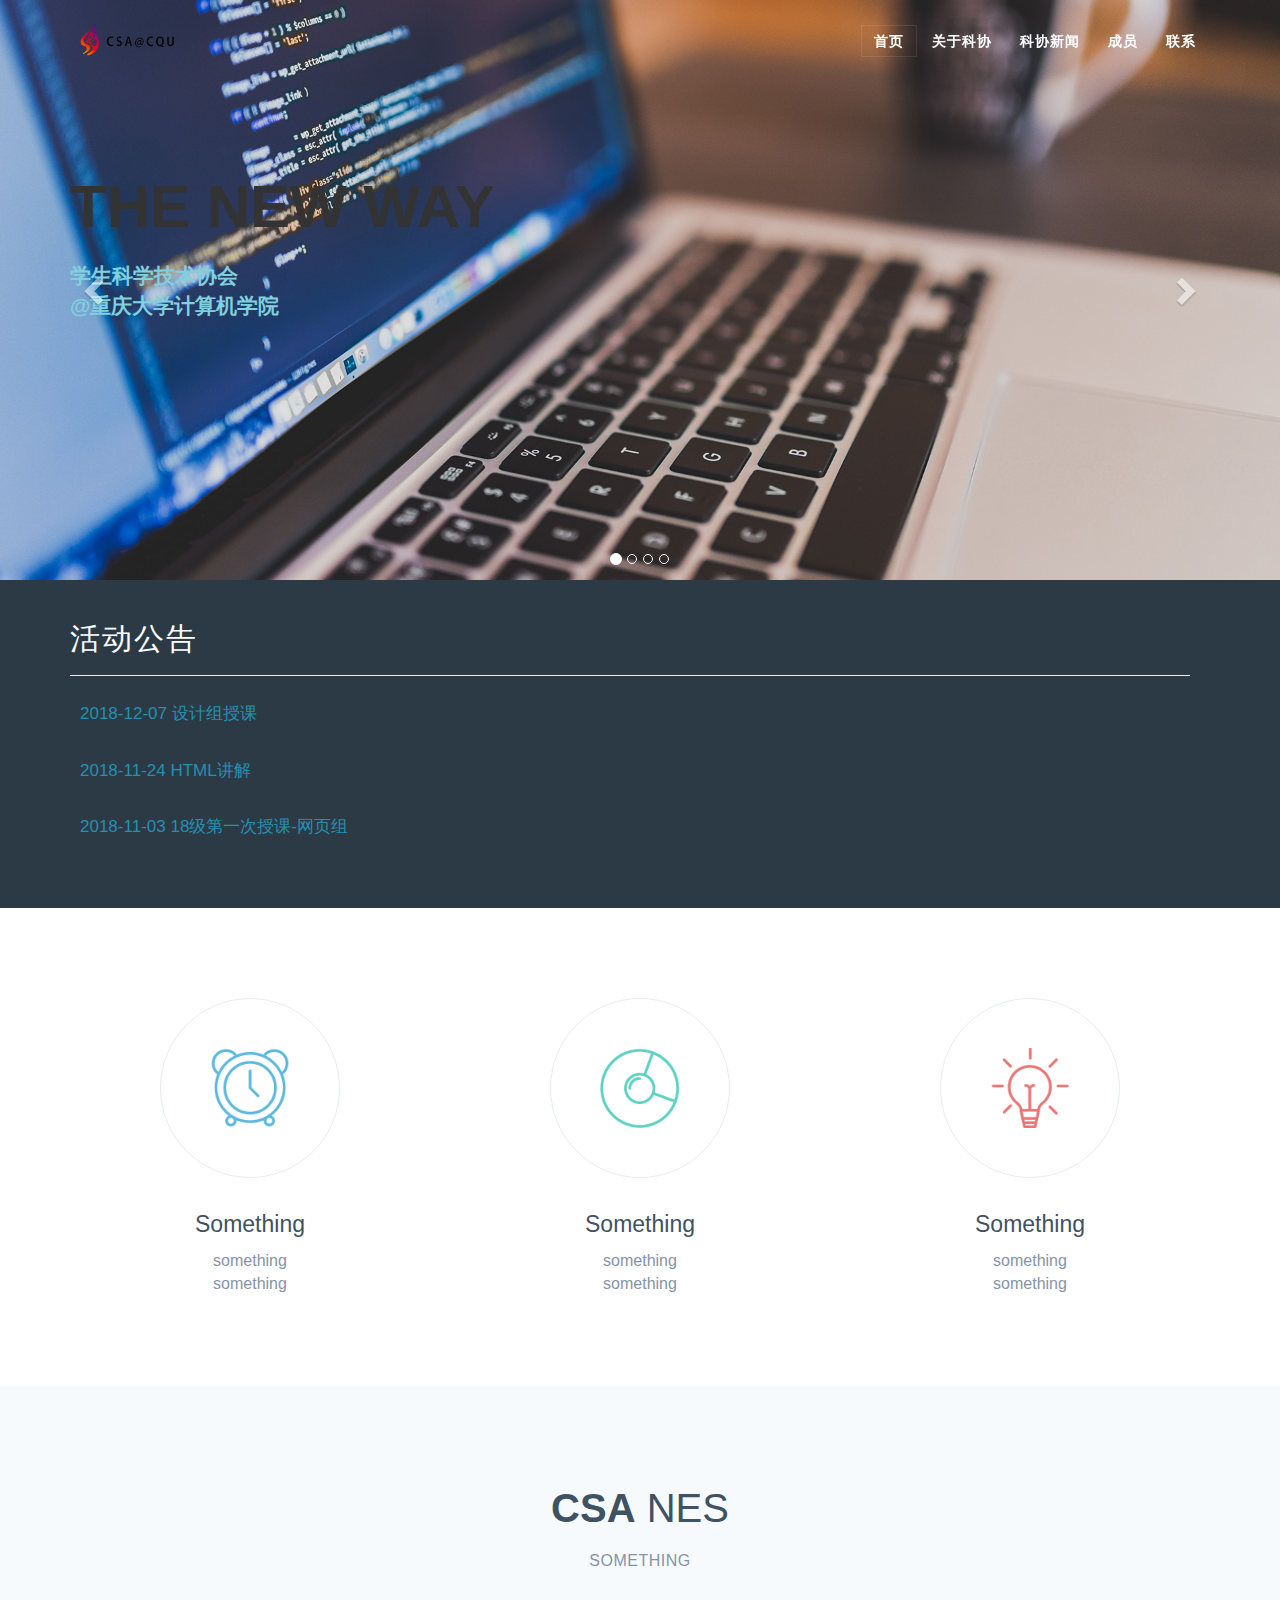
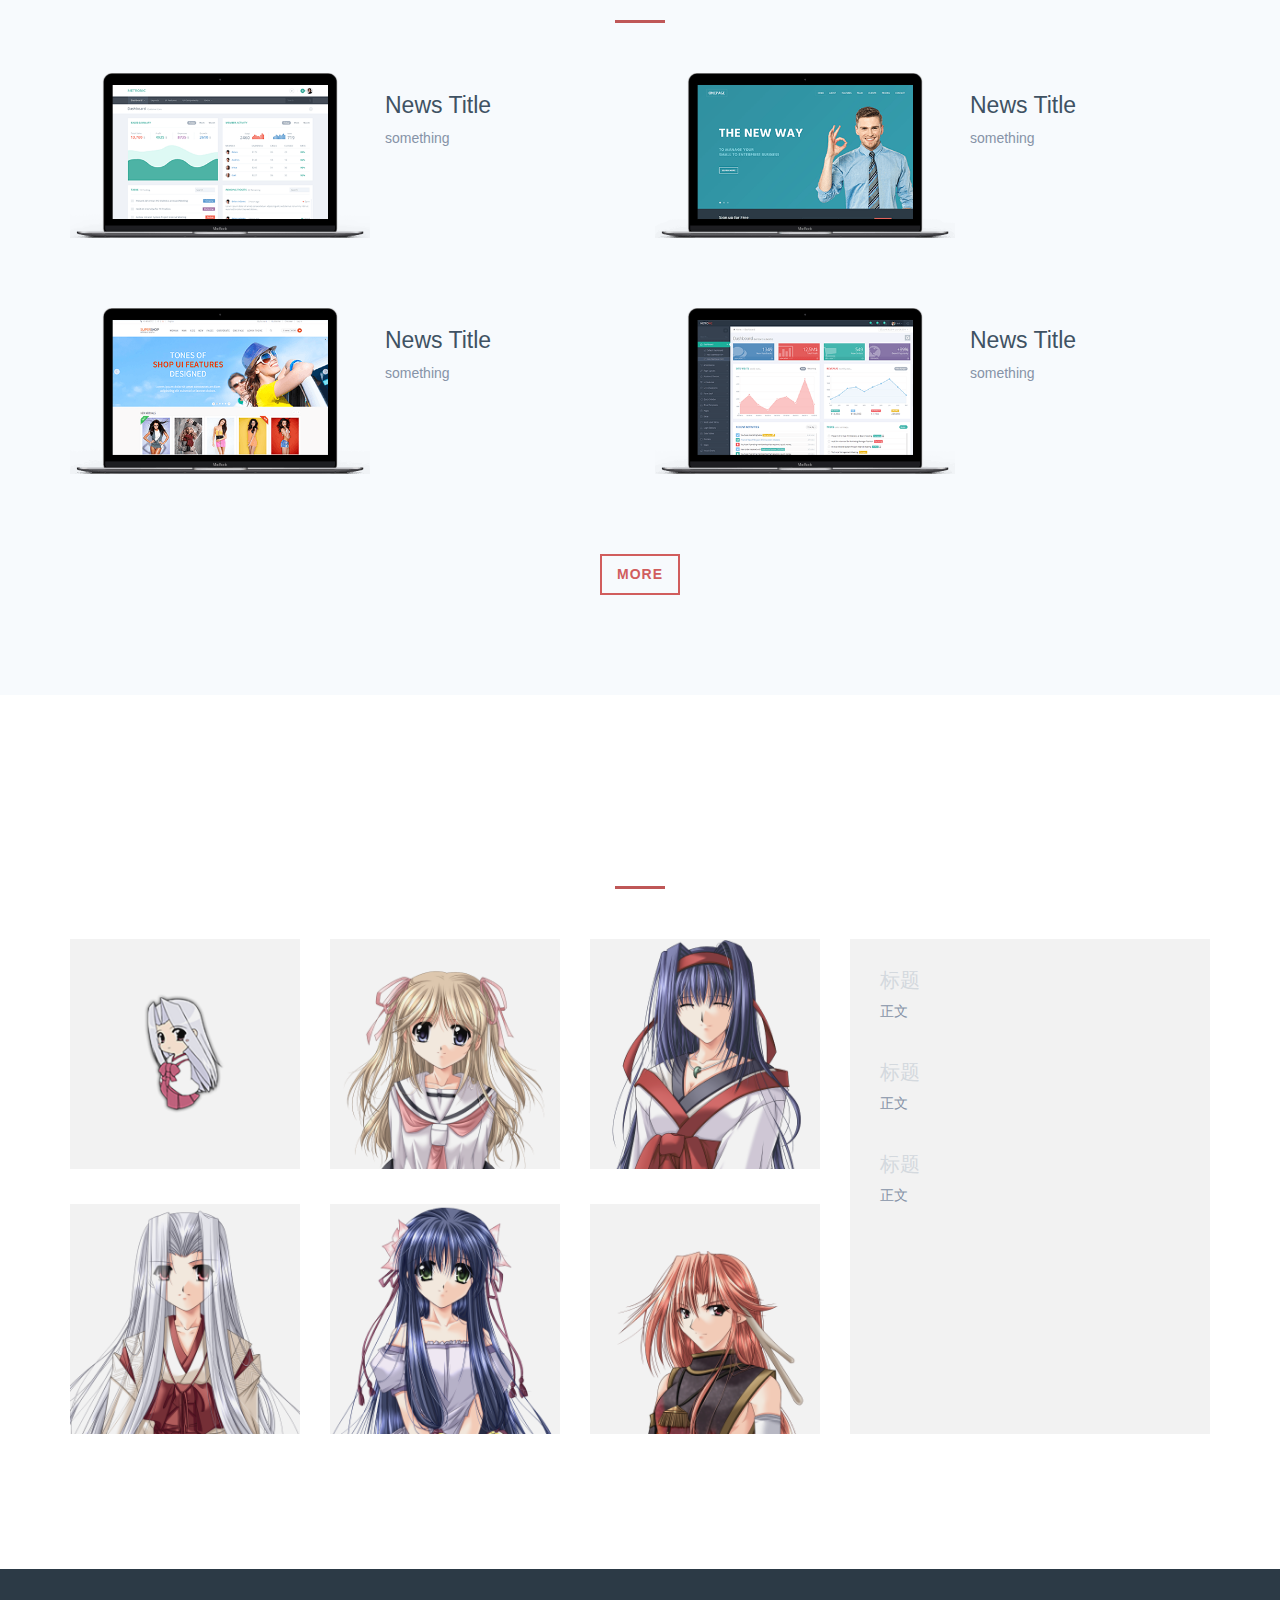
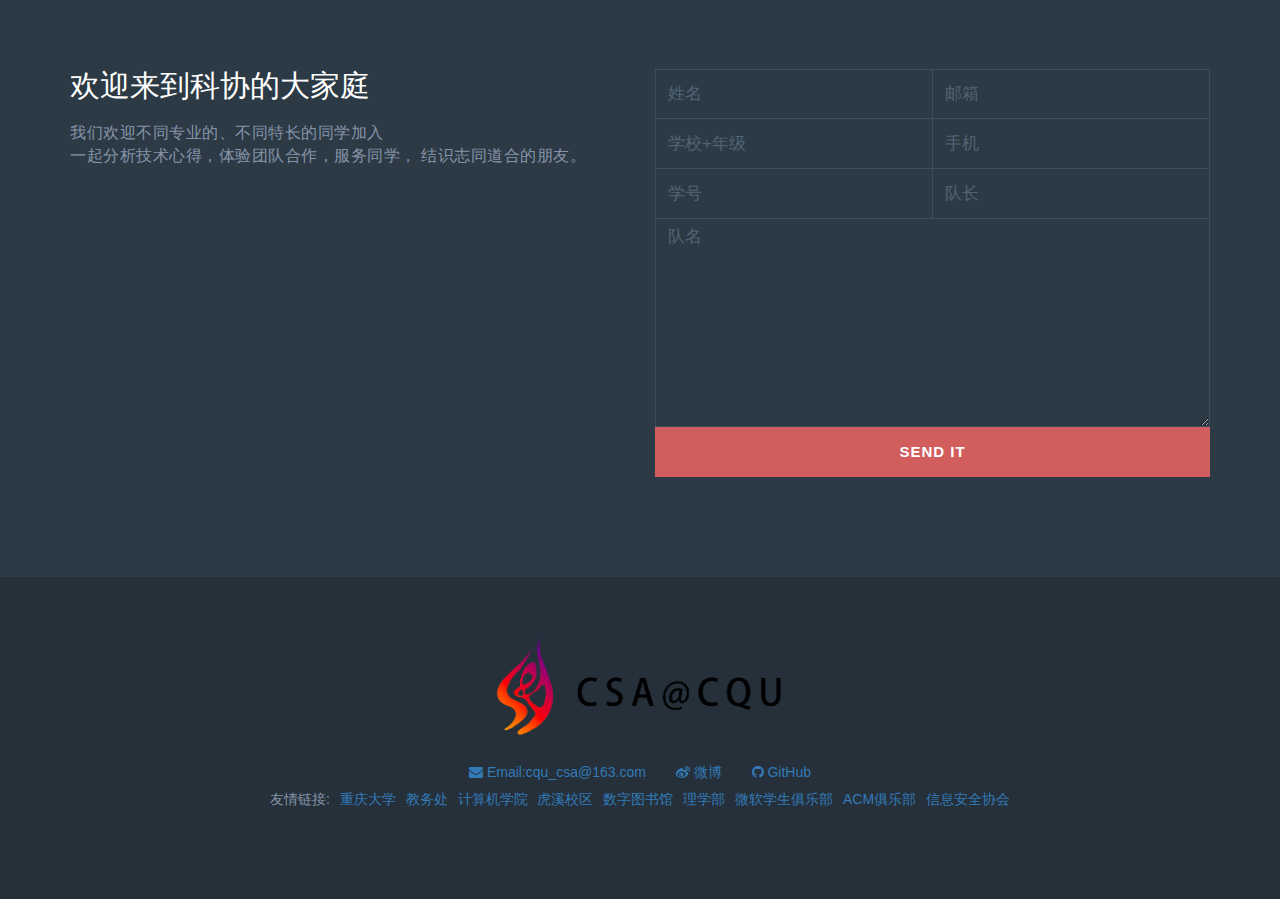
==== commit bc2bb928: "报名入口修改" ====
--- a/index.html
+++ b/index.html
@@ -451,20 +451,24 @@
                             </div>
                         </div>
                         <div class="col-sm-6">
-                            <div class="form">
-                                <div class="form-wrap">
-                                    <div class="form-wrap-group">
-                                        <input type="text" placeholder="Your Name" class="form-control">
-                                        <input type="text" placeholder="Subject" class="border-top-transparent form-control">
-                                    </div>                
-                                    <div class="form-wrap-group border-left-transparent">
-                                        <input type="text" placeholder="Your Email" class="form-control">
-                                        <input type="text" placeholder="Contact Phone" class="border-top-transparent form-control">
-                                    </div>                
-                                </div>
-                            </div>
-                            <textarea rows="8" name="message" placeholder="Write comment here ..." class="border-top-transparent form-control"></textarea>
-                            <button type="submit" class="btn-danger btn-md btn-block">Send it</button>
+						    <form action="guestbook/submit.php" method="post">
+						        <div class="form">
+						            <div class="form-wrap">
+						                <div class="form-wrap-group">
+						                    <input name="name" type="text" placeholder="姓名" class="form-control">
+						                    <input name="subject" type="text" placeholder="学校+年级" class="border-top-transparent form-control">
+											<input name="idnumber" type="text" placeholder="学号" class="border-top-transparent form-control">
+						                </div>                
+						                <div class="form-wrap-group border-left-transparent">
+						                    <input name="email" type="text" placeholder="邮箱" class="form-control">
+						                    <input name="phone" type="text" placeholder="手机" class="border-top-transparent form-control">
+											<input name="captain" type="text" placeholder="队长" class="border-top-transparent form-control">
+						                </div>                
+						            </div>
+						            <textarea rows="8" name="comment" placeholder="队名" class="border-top-transparent form-control"></textarea>
+						            <button type="submit" class="btn-danger btn-md btn-block">Send it</button>
+				                </div>
+			                </form>
                         </div>
                     </div><!-- //end row -->
                 </div>
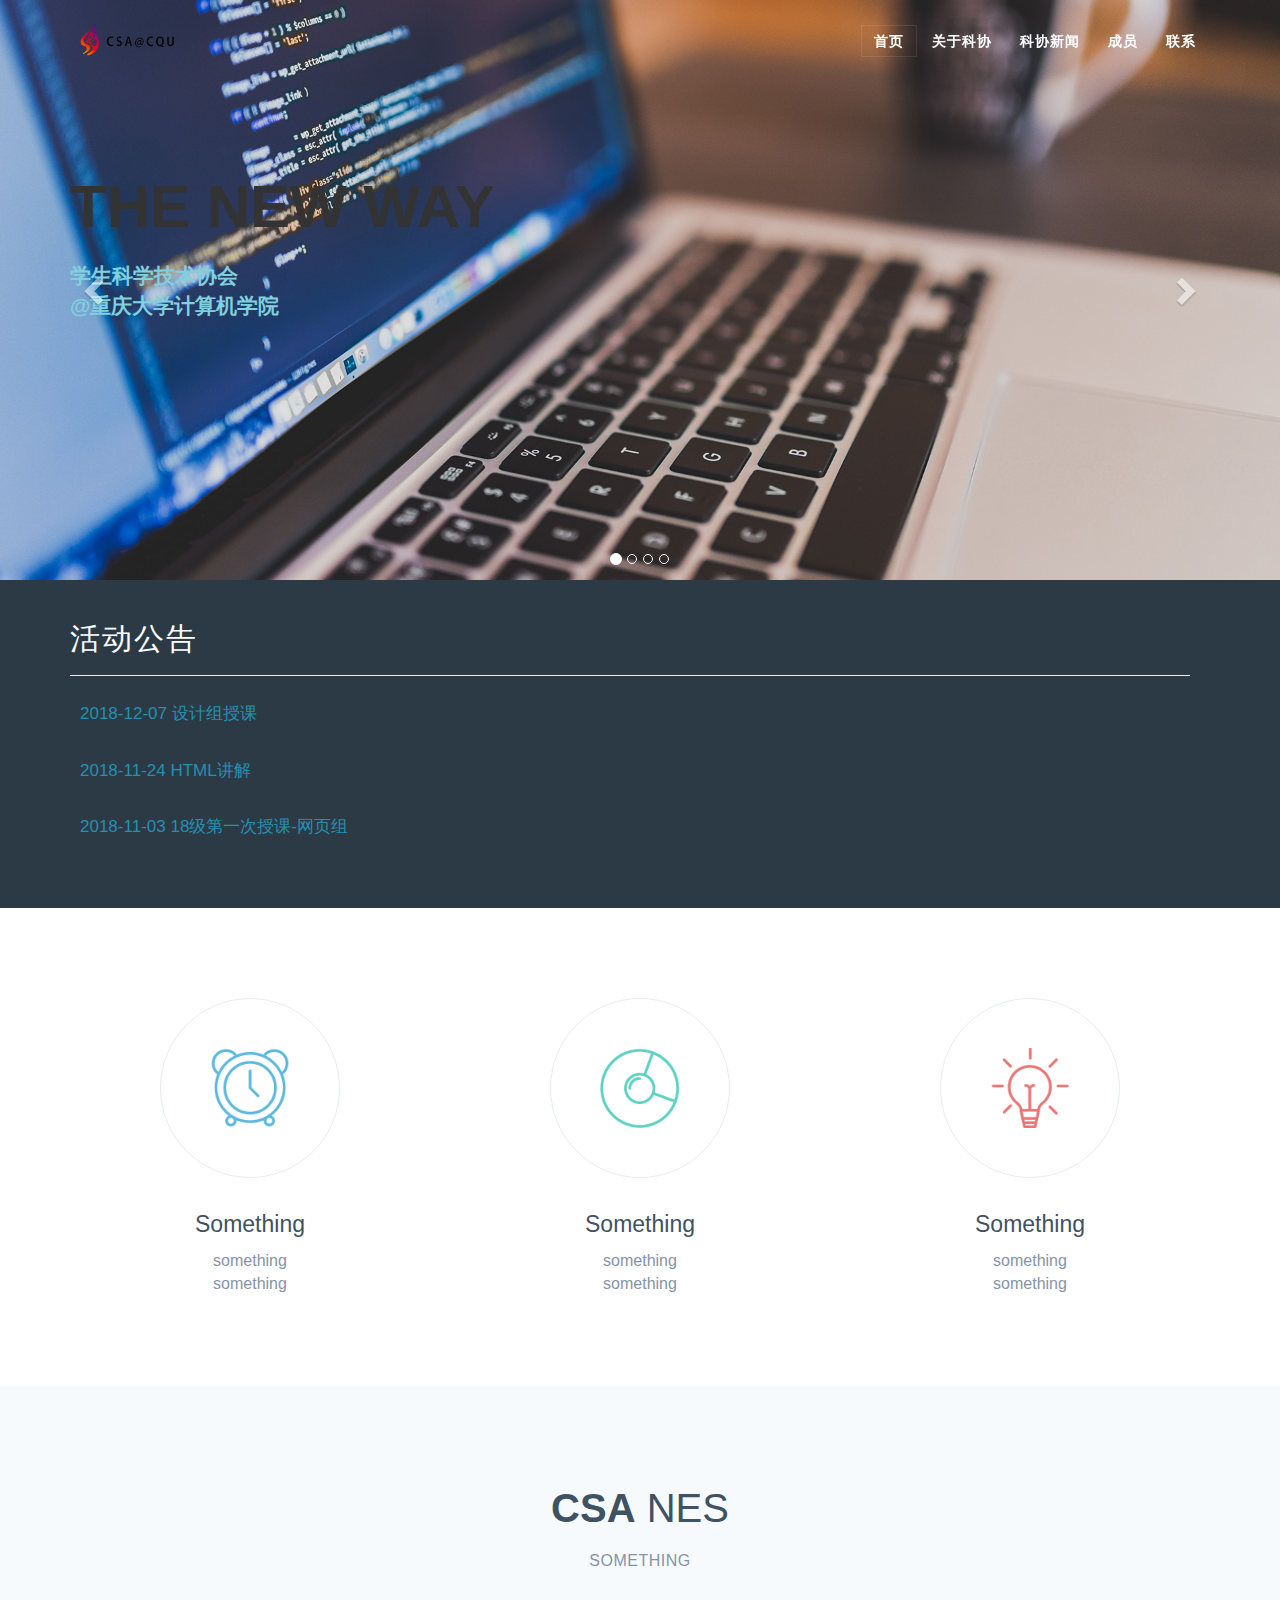
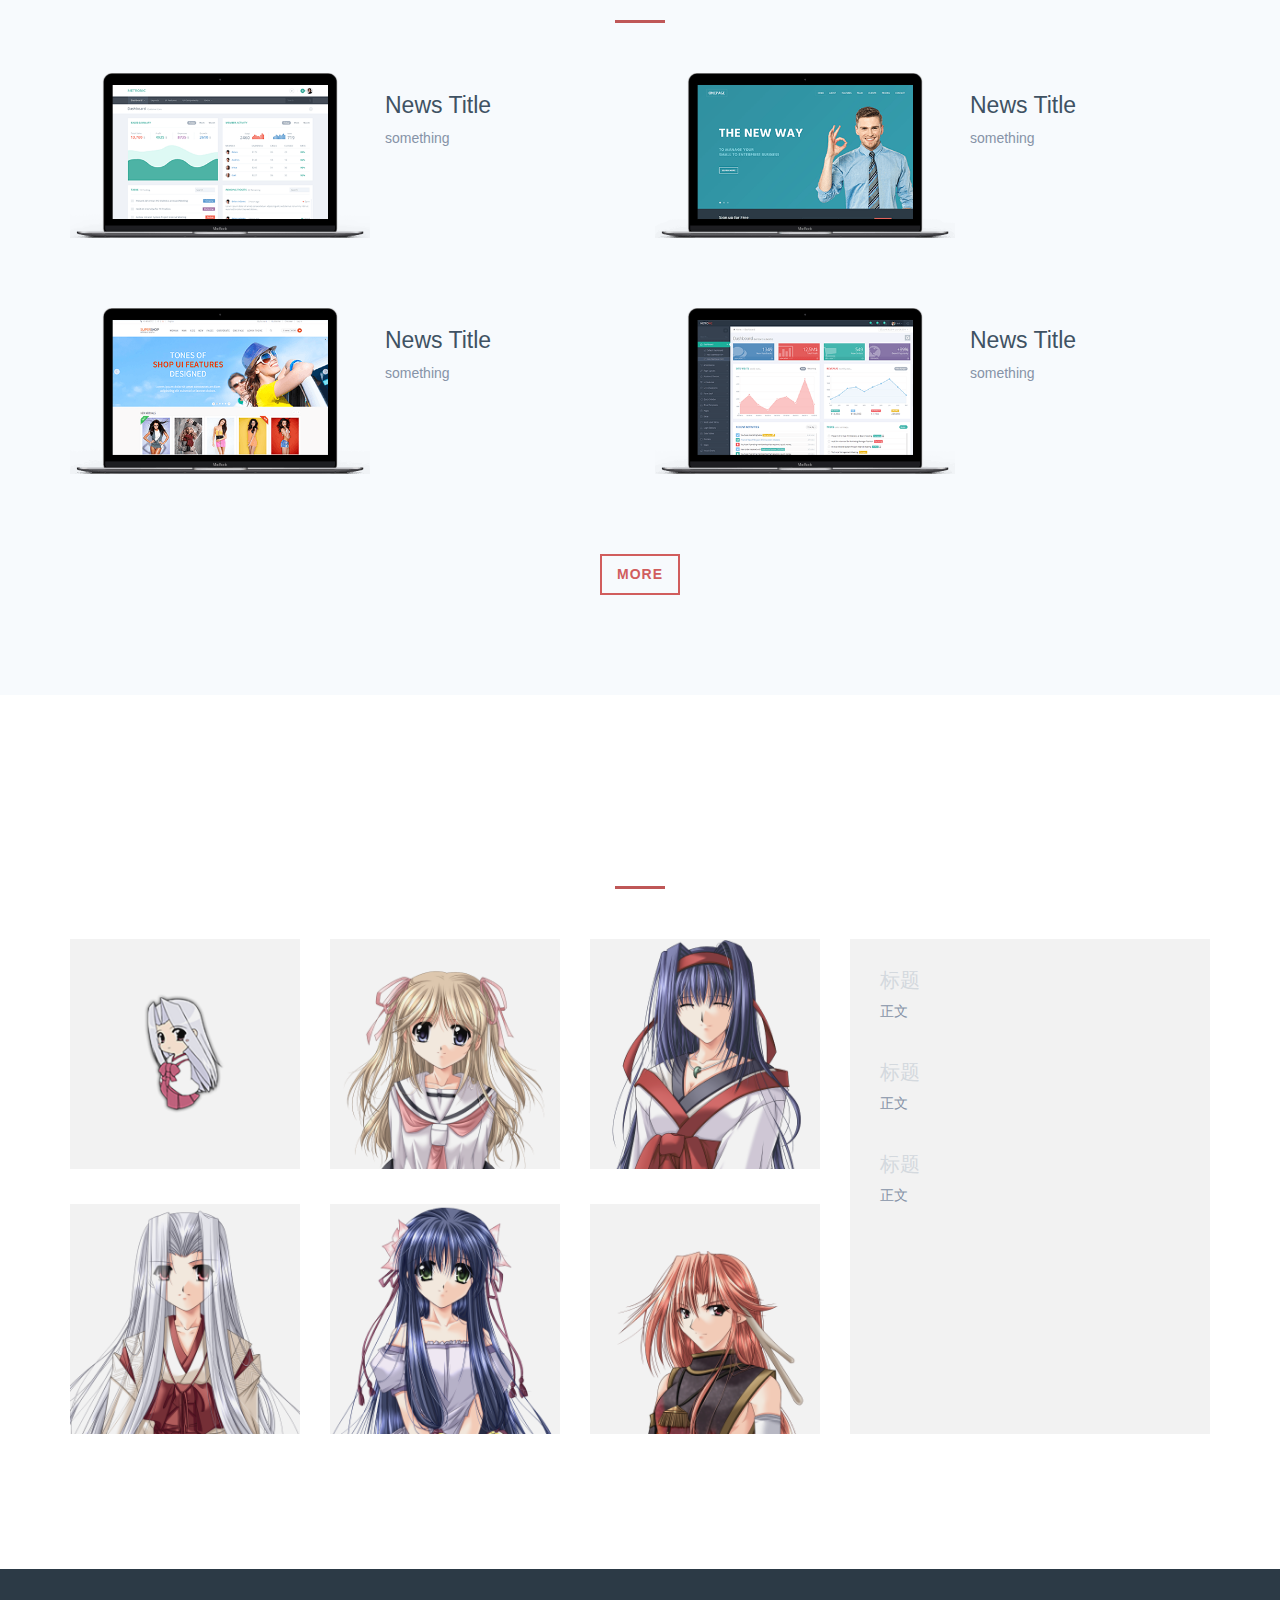
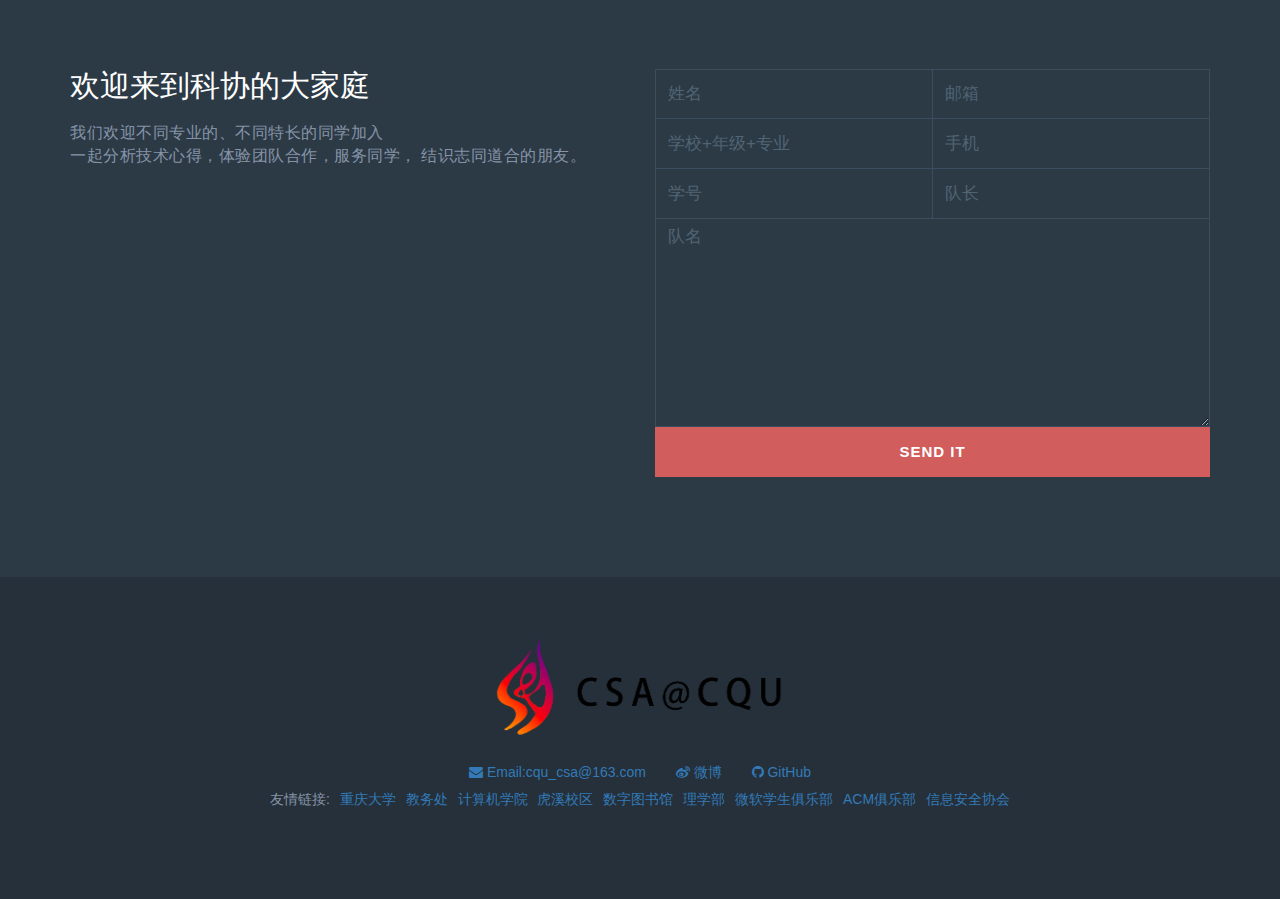
==== commit b9c80e6e: "再次修改" ====
--- a/index.html
+++ b/index.html
@@ -456,7 +456,7 @@
 						            <div class="form-wrap">
 						                <div class="form-wrap-group">
 						                    <input name="name" type="text" placeholder="姓名" class="form-control">
-						                    <input name="subject" type="text" placeholder="学校+年级" class="border-top-transparent form-control">
+						                    <input name="subject" type="text" placeholder="学校+年级+专业" class="border-top-transparent form-control">
 											<input name="idnumber" type="text" placeholder="学号" class="border-top-transparent form-control">
 						                </div>                
 						                <div class="form-wrap-group border-left-transparent">
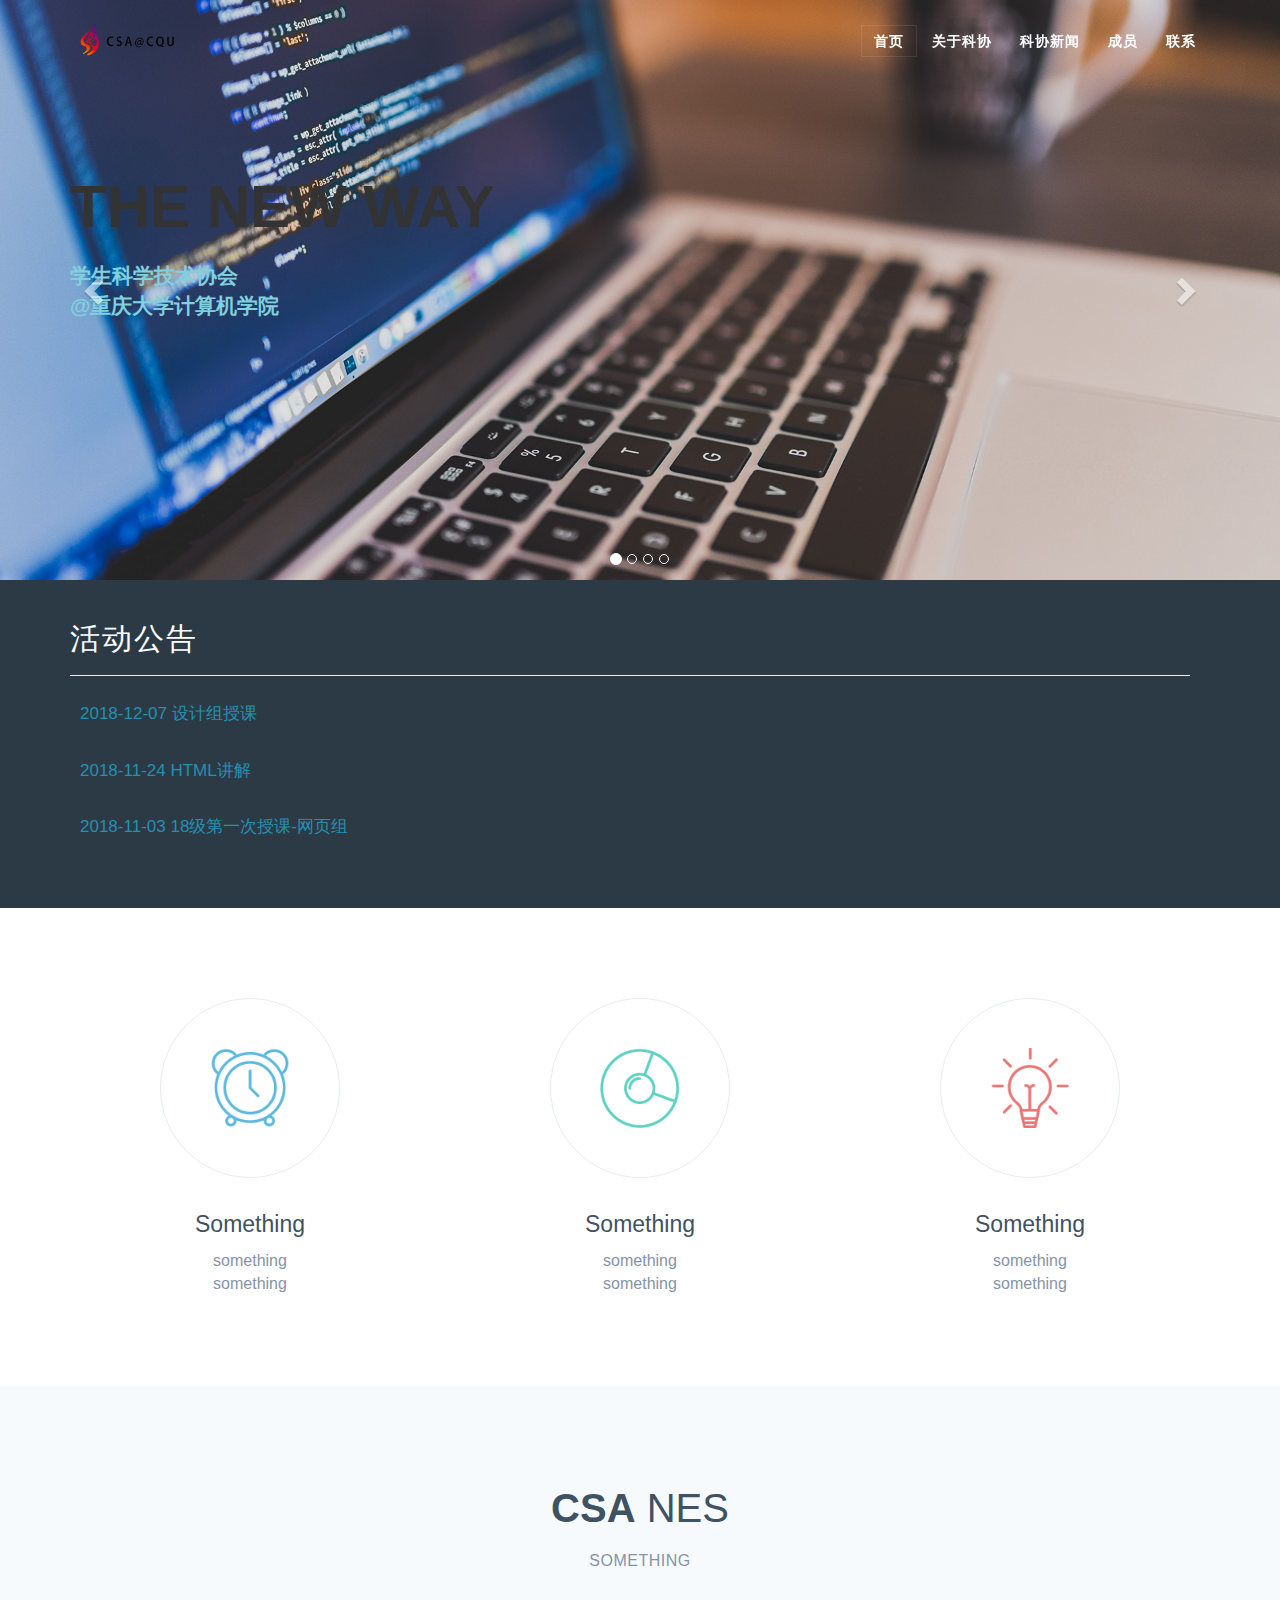
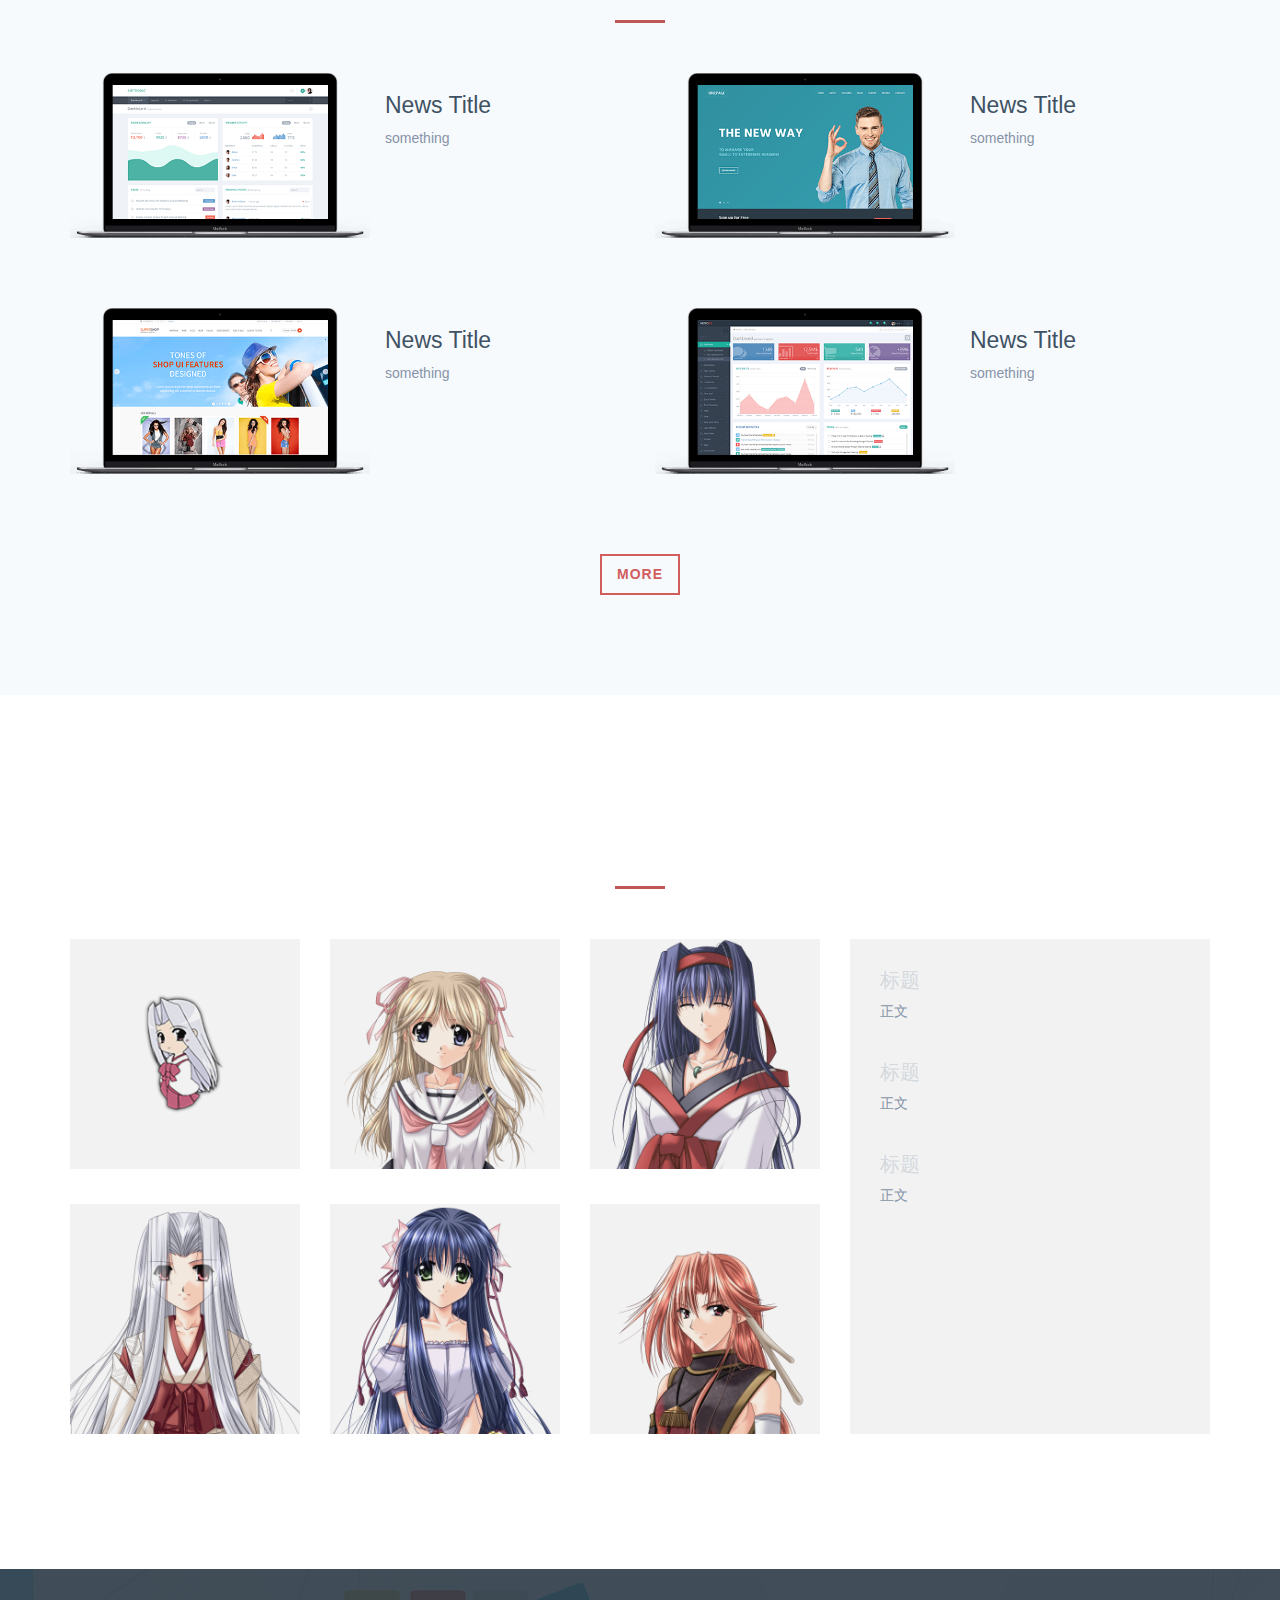
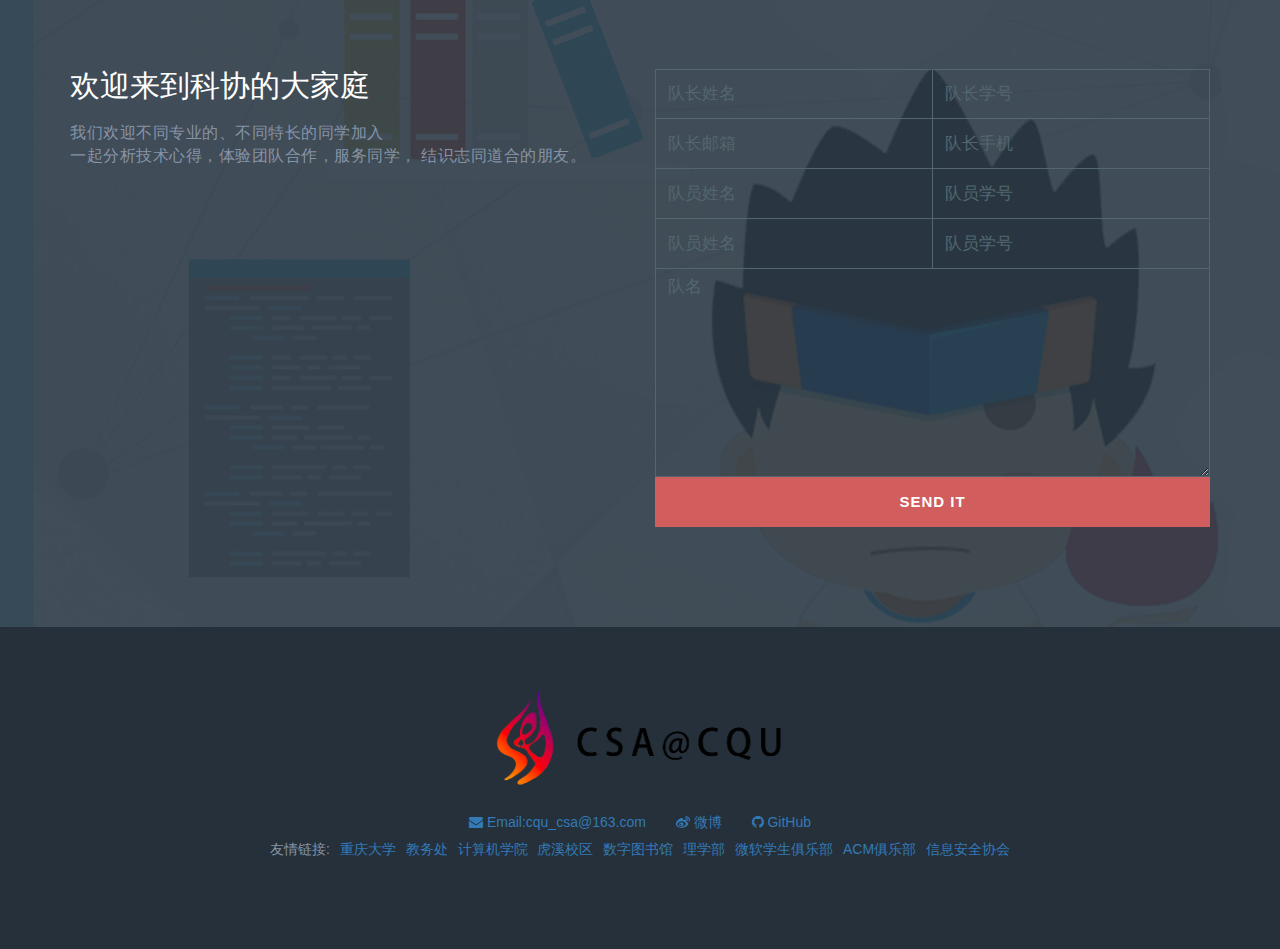
==== commit b5f541cf: "报名表修正" ====
--- a/index.html
+++ b/index.html
@@ -455,14 +455,16 @@
 						        <div class="form">
 						            <div class="form-wrap">
 						                <div class="form-wrap-group">
-						                    <input name="name" type="text" placeholder="姓名" class="form-control">
-						                    <input name="subject" type="text" placeholder="学校+年级+专业" class="border-top-transparent form-control">
-											<input name="idnumber" type="text" placeholder="学号" class="border-top-transparent form-control">
+						                    <input name="name" type="text" placeholder="队长姓名" class="form-control">
+											<input name="email" type="text" placeholder="队长邮箱" class="border-top-transparent form-control">
+						                    <input name="subject" type="text" placeholder="队员姓名" class="border-top-transparent form-control">
+											<input name="subject1" type="text" placeholder="队员姓名" class="border-top-transparent form-control">
 						                </div>                
 						                <div class="form-wrap-group border-left-transparent">
-						                    <input name="email" type="text" placeholder="邮箱" class="form-control">
-						                    <input name="phone" type="text" placeholder="手机" class="border-top-transparent form-control">
-											<input name="captain" type="text" placeholder="队长" class="border-top-transparent form-control">
+											<input name="idnumber" type="text" placeholder="队长学号" class="form-control">
+						                    <input name="phone" type="text" placeholder="队长手机" class="border-top-transparent form-control">
+											<input name="idnumber1" type="text" placeholder="队员学号" class="border-top-transparent form-control">
+											<input name="idnumber2" type="text" placeholder="队员学号" class="border-top-transparent form-control">
 						                </div>                
 						            </div>
 						            <textarea rows="8" name="comment" placeholder="队名" class="border-top-transparent form-control"></textarea>
--- a/assets/onepage2/css/layout.css
+++ b/assets/onepage2/css/layout.css
@@ -271,7 +271,7 @@
   min-height: 50px;
   border-radius: 0;
   box-shadow: none;
-  border-color: #3b4e5f;
+  border-color: #53666e;
   background: transparent; }
   .form-control:-moz-placeholder {
     color: #516473; }
@@ -280,7 +280,7 @@
   .form-control:-ms-input-placeholder {
     color: #516473; }
   .form-control::-webkit-input-placeholder {
-    color: #516473; }
+    color: #53666e; }
   .form-control:focus {
     box-shadow: none;
     border-color: #3b4e5f; }
@@ -1309,7 +1309,7 @@
   height: auto;
   overflow: hidden;
   padding: 100px 0 100px 0;
-  background: url(../../../assets/onepage2/img/bg/bg_parallax.jpg) 50% 0 fixed;
+  background: url("../../../assets/onepage2/img/bg/bg_slider2_bk.jpg") 50% 0 fixed;
   background-size: cover;
   background-position: center center;
   /* Team Members */
@@ -1549,7 +1549,7 @@
 	[FOOTER]
 ----------------------------------------------------*/
 .footer {
-  background: #2c3a46;
+  background: url("../../../assets/onepage2/img/bg/footer_slider.png");
   padding: 100px 0 100px 0; }
 
 /*--------------------------------------------------
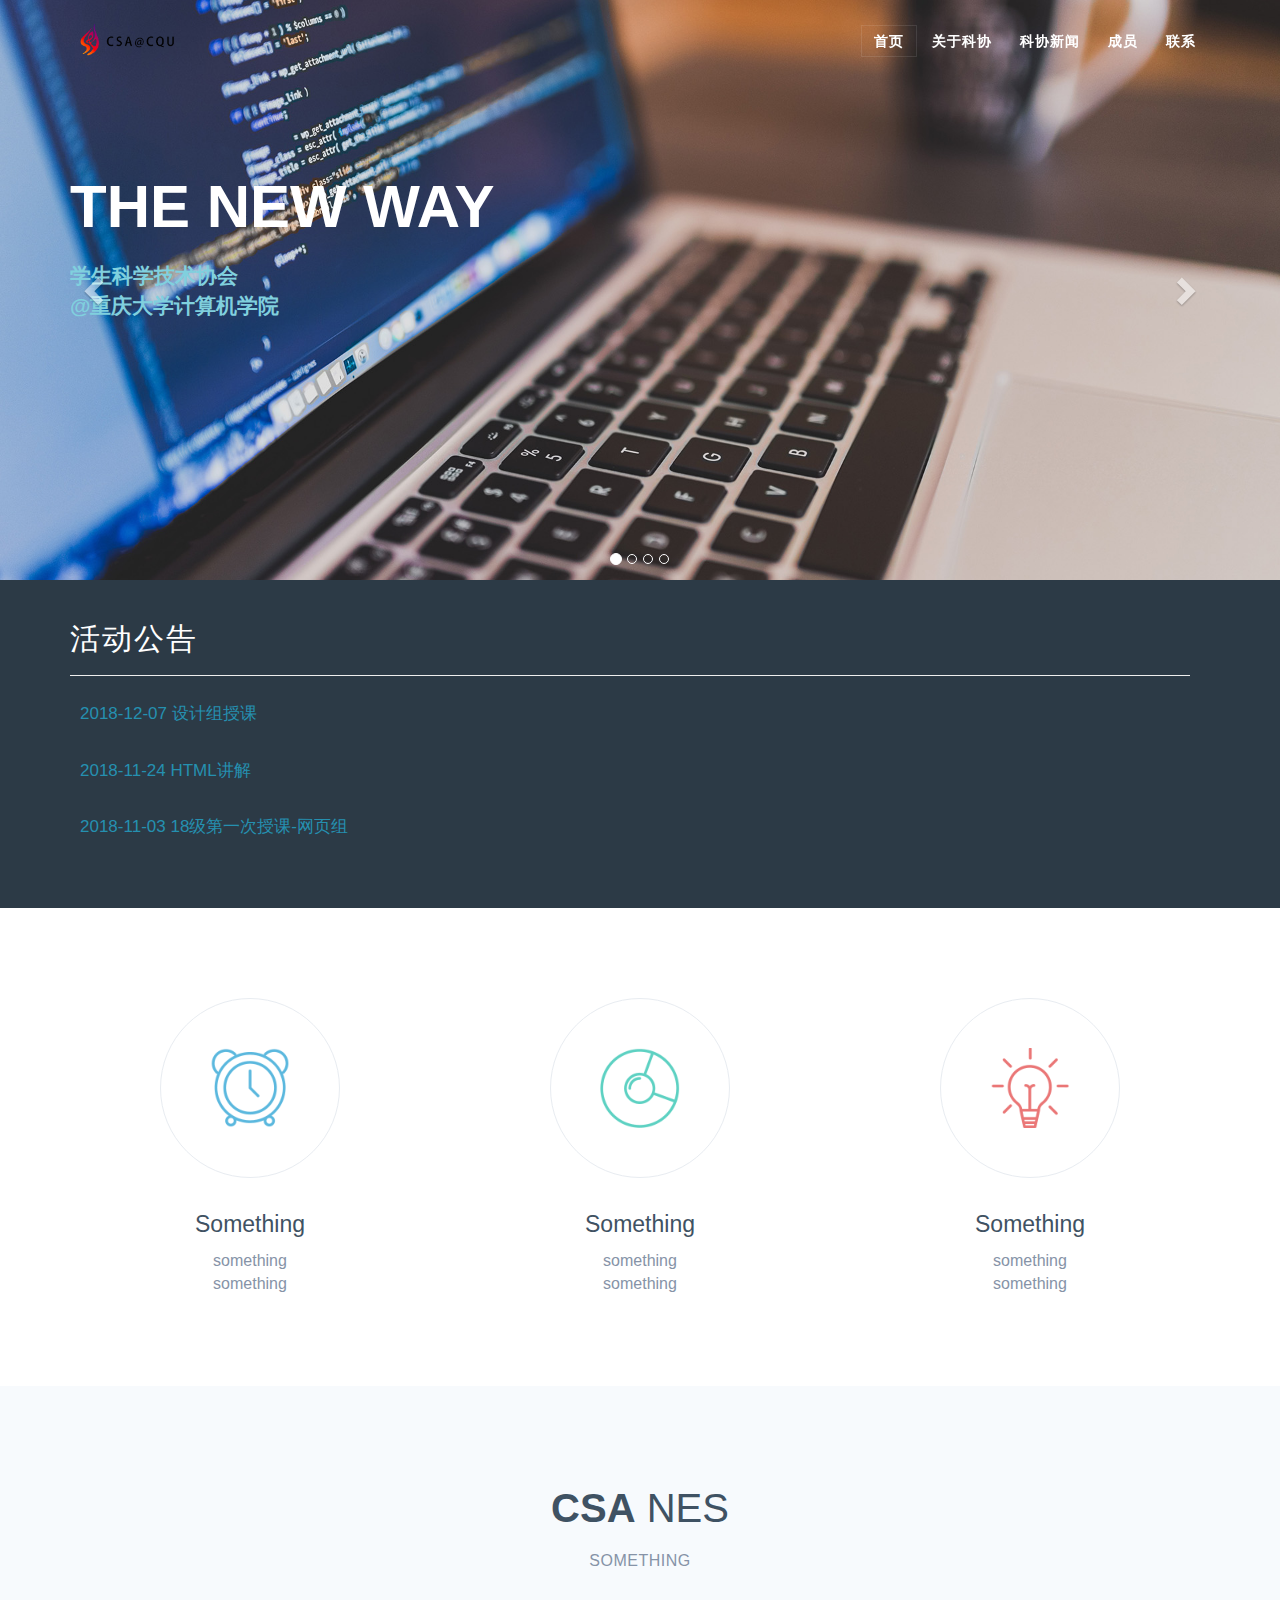
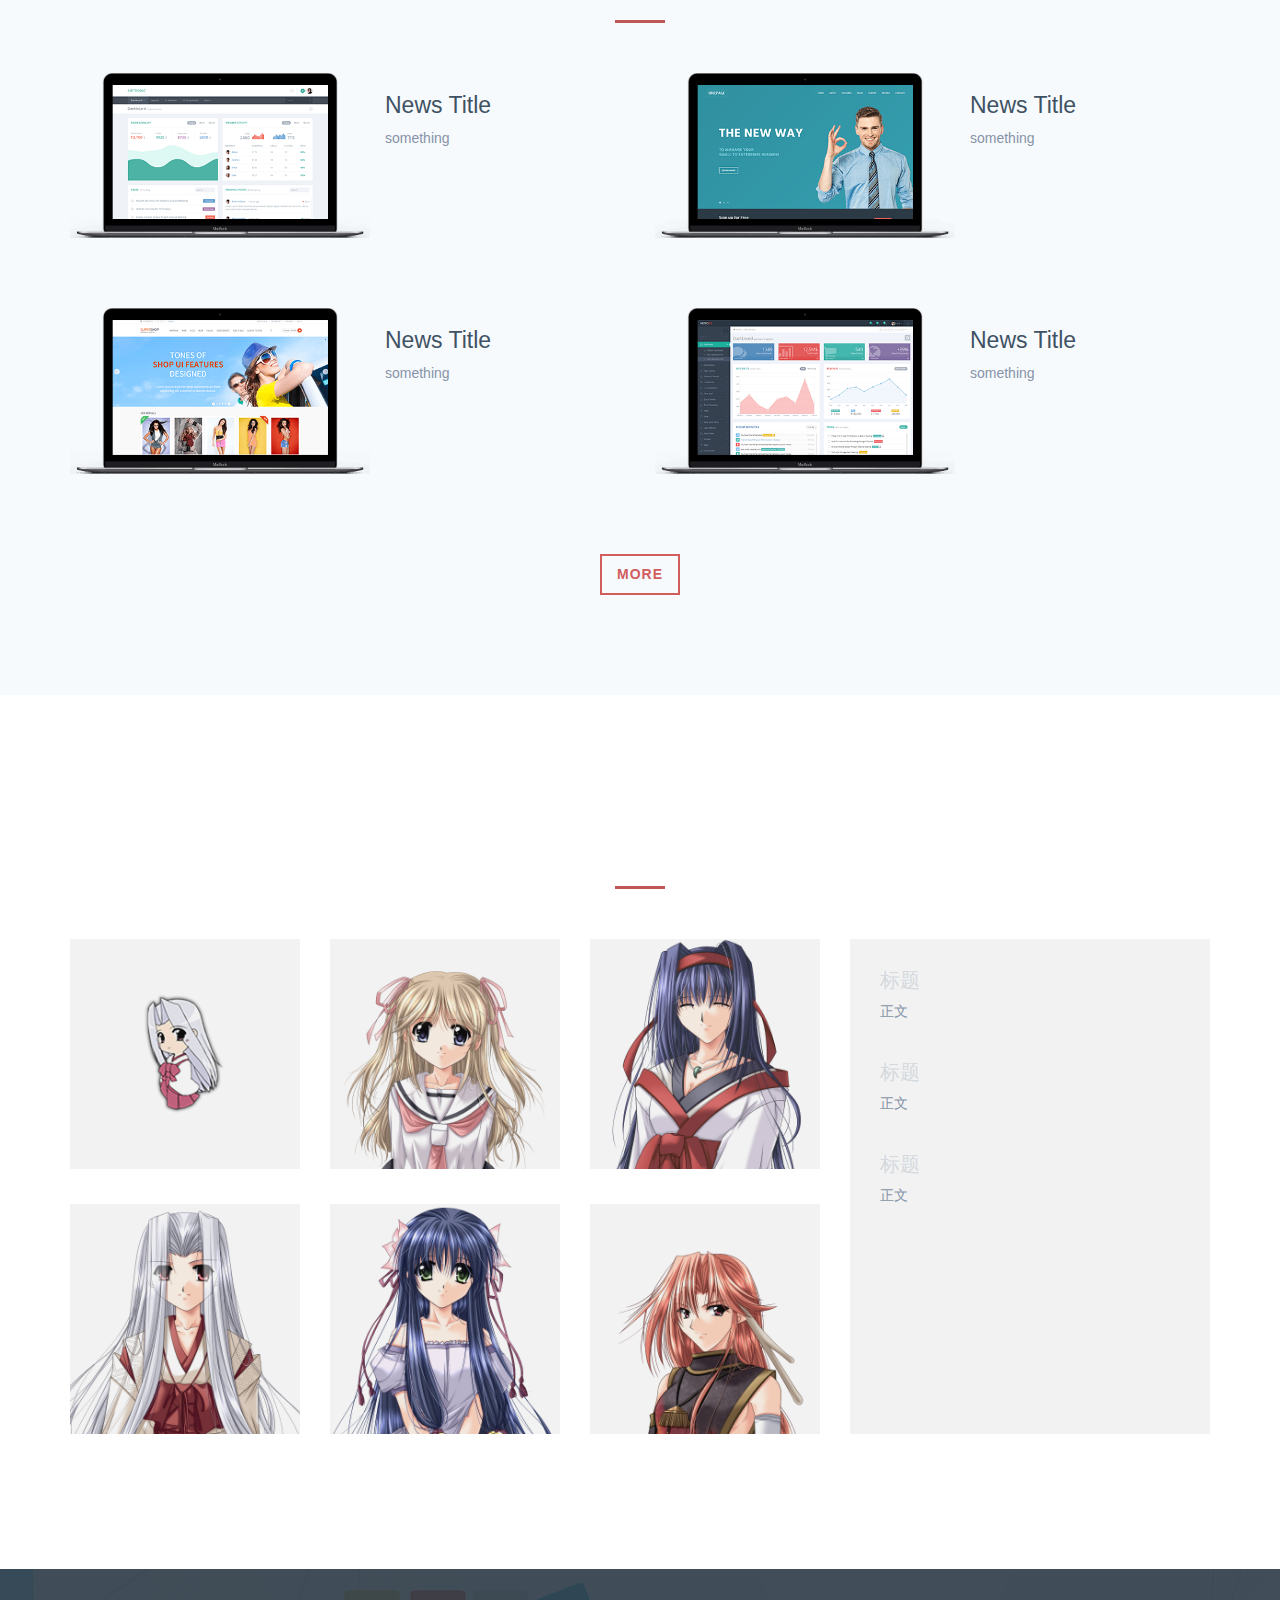
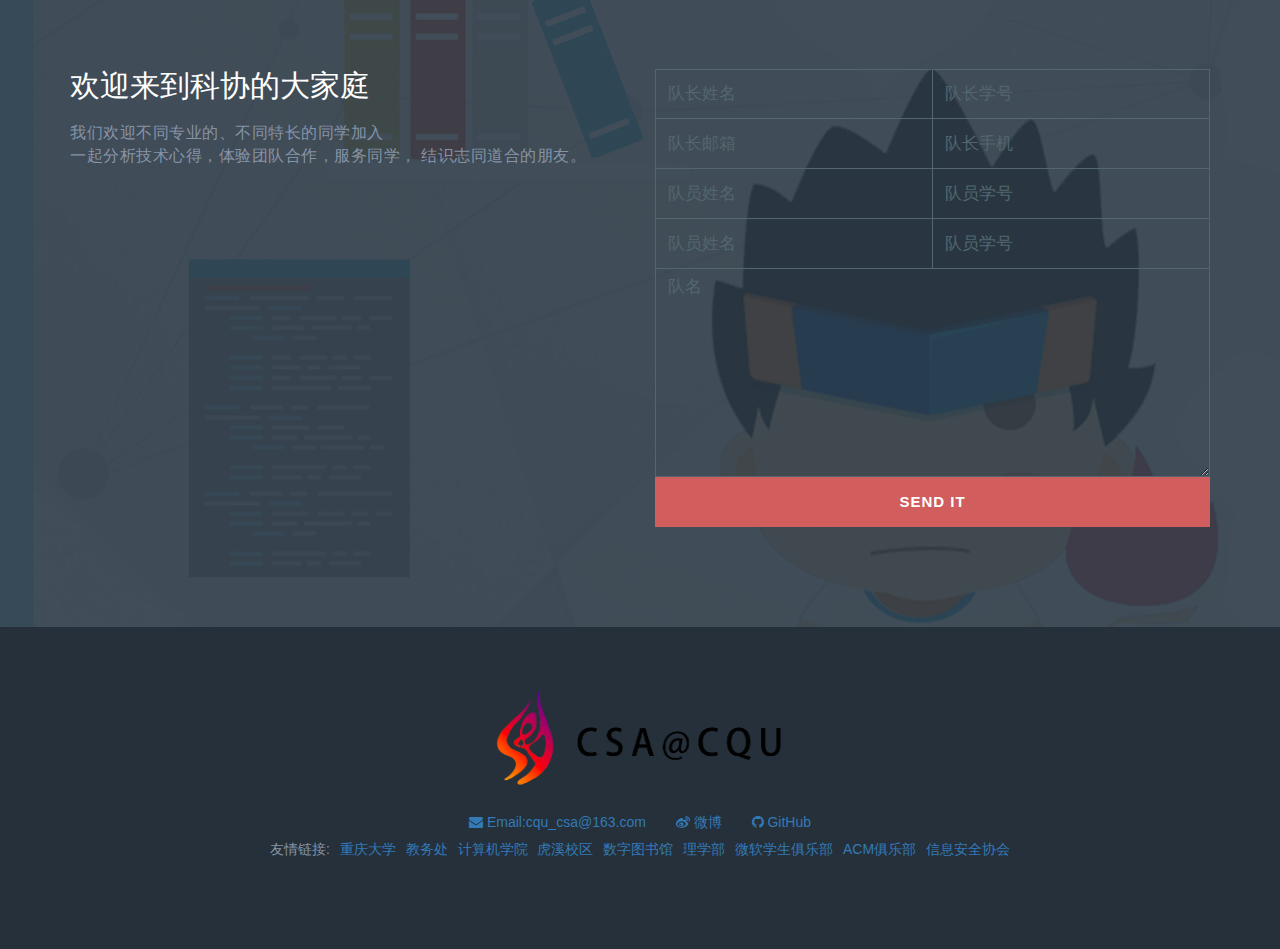
==== commit c358046b: "字体颜色修改" ====
--- a/index.html
+++ b/index.html
@@ -99,7 +99,7 @@
                 <!-- First slide -->
                 <div class="item carousel-item-one active">
                     <div class="container">
-                        <h3 class="carousel-position-one animate-delay carousel-title-v1" data-animation="animated fadeInDown">
+                        <h3 class="carousel-position-one animate-delay carousel-title-v2" data-animation="animated fadeInDown">
                             The New Way
                         </h3>
                         <p class="carousel-position-two animate-delay carousel-subtitle-v1" data-animation="animated fadeInDown">
@@ -111,7 +111,7 @@
                 <!-- Second slide -->
                 <div class="item carousel-item-two">
                     <div class="container">
-                        <h3 class="carousel-position-one animate-delay carousel-title-v2" data-animation="animated fadeInDown">
+                        <h3 class="carousel-position-one animate-delay carousel-title-v1" data-animation="animated fadeInDown">
                             2018纳新宣讲 <br> 及面试
                         </h3>
                         <p class="carousel-position-three animate-delay carousel-subtitle-v2" data-animation="animated fadeInDown">
@@ -125,7 +125,7 @@
                     <div class="center-block">
                         <div class="center-block-wrap">
                             <div class="center-block-body">
-                                <h3 class="margin-bottom-20 animate-delay carousel-title-v1" data-animation="animated fadeInDown">
+                                <h3 class="margin-bottom-20 animate-delay carousel-title-v2" data-animation="animated fadeInDown">
                                     Let us show you
                                 </h3>
                                 <p class="margin-bottom-20 animate-delay carousel-title-v3" data-animation="animated fadeInDown">
